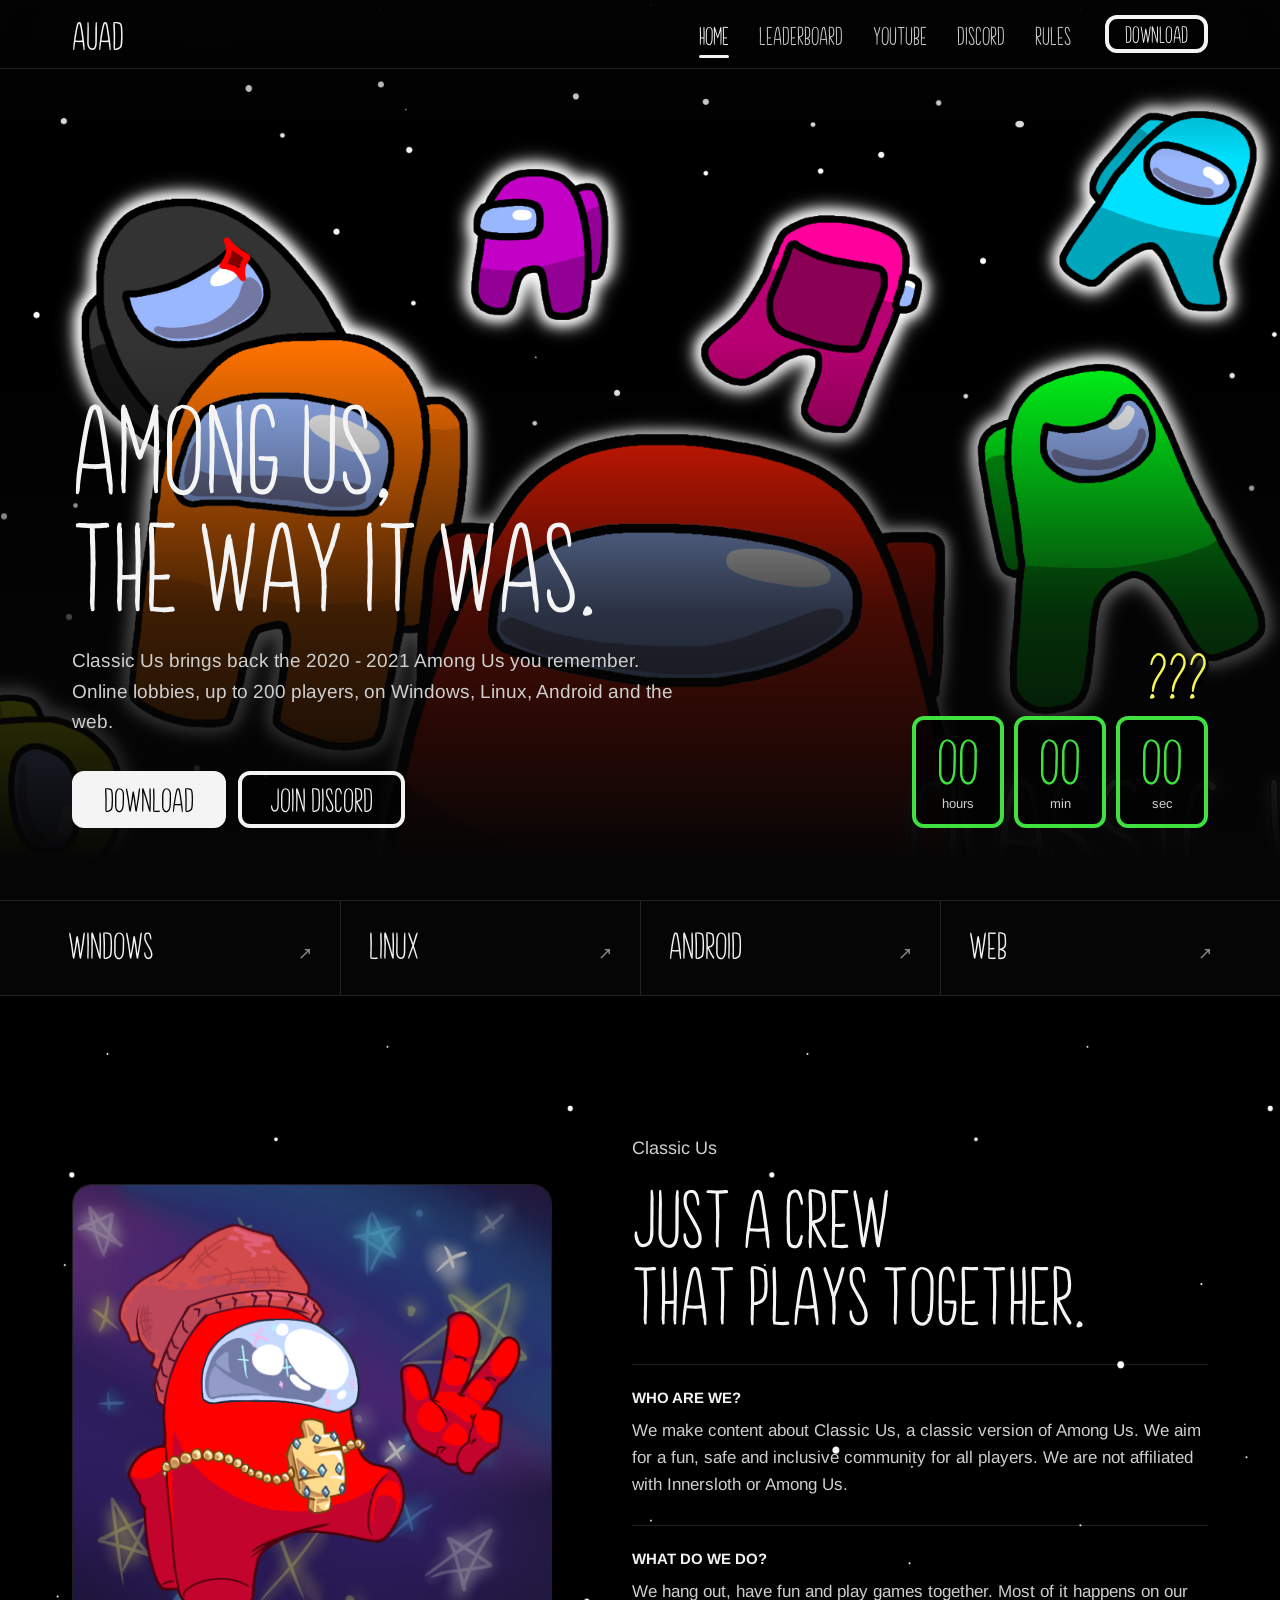
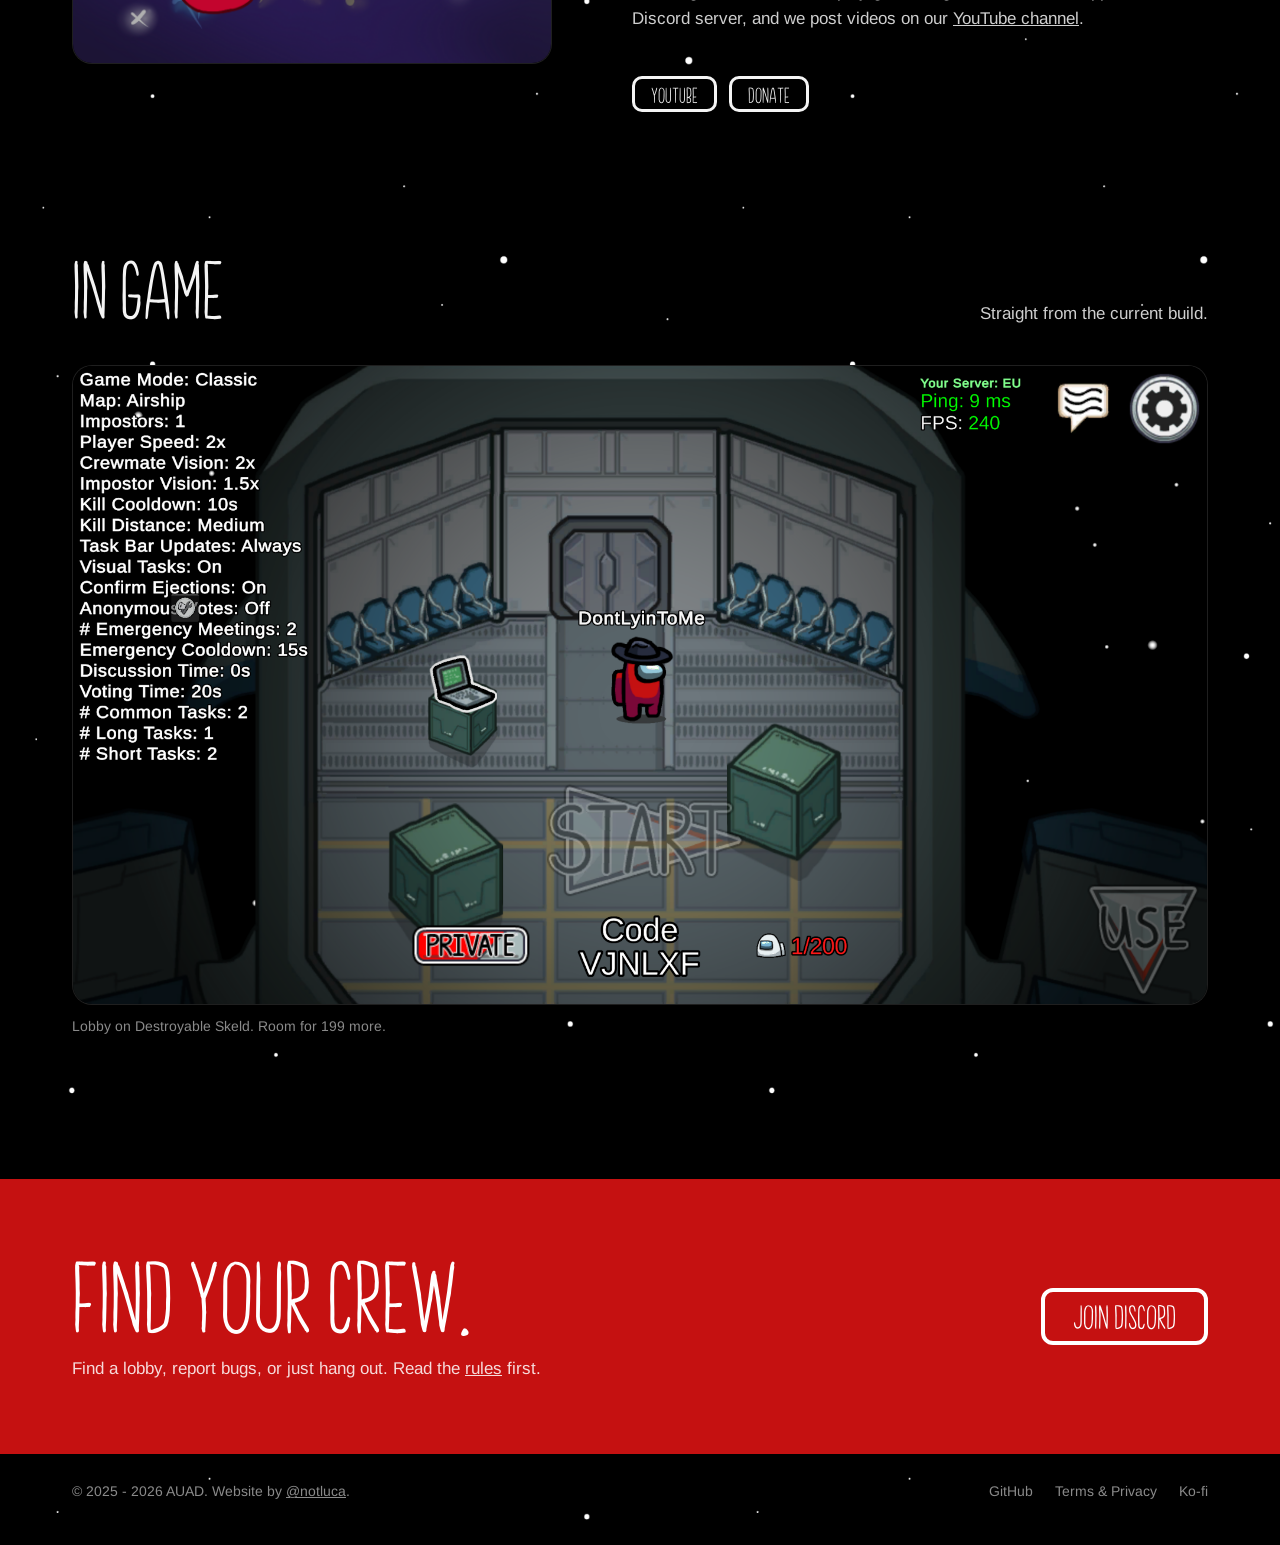
==== index.html @ 30c1ee0b "added source code" ====
<!DOCTYPE html><html lang="en"><head>
    <meta charset="utf-8">
    <meta name="viewport" content="width=device-width, initial-scale=1.0">
    <meta name="description" content="Welcome to the official AUAD Website, here you can find useful information &amp; news regarding Classic Us or our community!">
    <meta name="keywords" content="AUAD, Among Us, Anti Daters, Mod, Classic Us, Dlovan, Pietro420">
    <meta name="theme-color" content="#050505">

    <title>AUAD</title>
    <link rel="canonical" href="https://realauad.com/">

    <meta property="og:title" content="AUAD">
    <meta property="og:type" content="website">
    <meta property="og:locale" content="en_US">
    <meta property="og:url" content="https://realauad.com/">
    <meta property="og:description" content="Welcome to the official AUAD Website, here you can find useful information &amp; news regarding Classic Us or our community!">
    <meta property="og:image" content="images/meta.png">

    <meta name="twitter:card" content="summary">
    <meta name="twitter:site" content="@AmogusAntiDater">
    <meta name="twitter:title" content="AUAD">
    <meta name="twitter:description" content="Welcome to the official AUAD Website, here you can find useful information &amp; news regarding Classic Us or our community!">
    <meta name="twitter:image" content="images/meta.png">

    <link rel="icon" type="image/png" sizes="32x32" href="images/favicon-32x32.png">
    <link rel="icon" type="image/png" sizes="16x16" href="images/favicon-16x16.png">
    <link rel="apple-touch-icon" href="images/apple-touch-icon.png">
    <link rel="manifest" href="site.webmanifest">

    <link rel="preload" href="fonts/Brook.otf" as="font" type="font/otf" crossorigin="">
    <link rel="stylesheet" href="css/site.css">
    <script src="js/app.js" defer=""></script>

    <script async="" src="js/adsbygoogle.js"></script>
</head>

<body>
    <header class="nav">
        <div class="wrap">
            <a href="/" class="logo">AUAD</a>
            <button type="button" class="btn nav-toggle" aria-expanded="false" aria-controls="nav-links">Menu</button>
            <nav class="nav-links" id="nav-links" aria-label="Main">
                <a href="/" aria-current="page">Home</a>
                <a href="/leaderboard">Leaderboard</a>
                <a href="https://www.youtube.com/@RealAUAD">YouTube</a>
                <a href="https://discord.gg/ApDDJKmANg">Discord</a>
                <a href="/rules">Rules</a>
                <a href="https://github.com/DlovanAU/ClassicUs/releases" class="btn">Download</a>
            </nav>
        </div>
    </header>

    <div class="route-progress" aria-hidden="true"></div>

    <main id="app" data-page="home" tabindex="-1">
        <section class="hero">
            <img class="hero-bg" src="images/hero.png" width="1920" height="1080" alt="">
            <div class="wrap hero-inner">
                <div>
                    <h1 class="display">Among Us,<br>the way it was.</h1>
                    <p class="lead">
                        Classic Us brings back the 2020 - 2021 Among Us you remember. Online lobbies,
                        up to 200 players, on Windows, Linux, Android and the web.
                    </p>
                    <div class="btn-row">
                        <a class="btn btn-solid" href="https://github.com/DlovanAU/ClassicUs/releases">Download</a>
                        <a class="btn" href="https://discord.gg/ApDDJKmANg">Join Discord</a>
                    </div>
                </div>

                <div class="countdown" data-countdown="1791046800">
                    <p class="countdown-title">???</p>
                    <div class="countdown-units" role="timer" aria-label="Time left">
                        <div class="countdown-unit" data-days="" hidden=""><b data-unit="days">00</b><span>days</span></div>
                        <div class="countdown-unit"><b data-unit="hours">20</b><span>hours</span></div>
                        <div class="countdown-unit"><b data-unit="minutes">06</b><span>min</span></div>
                        <div class="countdown-unit"><b data-unit="seconds">02</b><span>sec</span></div>
                    </div>
                </div>
            </div>
        </section>

        <nav class="platforms" aria-label="Download by platform">
            <ul class="wrap" style="padding: 0;">
                <li><a href="https://github.com/DlovanAU/ClassicUs/releases"><span class="name">Windows</span><span class="arrow">↗</span></a></li>
                <li><a href="https://github.com/DlovanAU/ClassicUs/releases"><span class="name">Linux</span><span class="arrow">↗</span></a></li>
                <li><a href="https://github.com/DlovanAU/ClassicUs/releases"><span class="name">Android</span><span class="arrow">↗</span></a></li>
                <li><a href="https://github.com/DlovanAU/ClassicUs/releases"><span class="name">Web</span><span class="arrow">↗</span></a></li>
            </ul>
        </nav>

        <section class="section" id="about">
            <div class="wrap split">
                <div class="frame mascot">
                    <img src="images/auaud.png" width="1000" height="1000" loading="lazy" alt="AUAD's red crewmate mascot">
                </div>
                <div>
                    <p class="eyebrow">Classic Us</p>
                    <h2 class="display">Just a crew<br>that plays together.</h2>
                    <div class="qa">
                        <h3>Who are we?</h3>
                        <p>
                            We make content about Classic Us, a classic version of Among Us. We aim for a fun, safe and inclusive community for all players. We are not affiliated with Innersloth or Among Us.
                        </p>
                    </div>
                    <div class="qa">
                        <h3>What do we do?</h3>
                        <p>
                            We hang out, have fun and play games together. Most of it happens on our Discord server,
                            and we post videos on our <a href="https://www.youtube.com/@RealAUAD">YouTube channel</a>.
                        </p>
                    </div>
                    <div class="btn-row" style="margin-top: 18px;">
                        <a class="btn btn-sm" href="https://www.youtube.com/@RealAUAD">YouTube</a>
                        <a class="btn btn-sm" href="https://ko-fi.com/AUAD">Donate</a>
                    </div>
                </div>
            </div>
        </section>

        <section class="section">
            <div class="wrap">
                <div class="gallery-head">
                    <h2 class="display">In game</h2>
                    <p>Straight from the current build.</p>
                </div>
                <div class="frame">
                    <img src="images/gameplay.png" width="2560" height="1440" loading="lazy" alt="A Classic Us lobby on Destroyable Skeld">
                </div>
                <div class="caption">Lobby on Destroyable Skeld. Room for 199 more.</div>
            </div>
        </section>

        <section class="join">
            <div class="wrap">
                <div>
                    <h2 class="display">Find your crew.</h2>
                    <p>Find a lobby, report bugs, or just hang out. Read the <a href="/rules">rules</a> first.</p>
                </div>
                <a class="btn" href="https://discord.gg/ApDDJKmANg">Join Discord</a>
            </div>
        </section>
    </main>

    <footer class="wrap footer">
        <span>© 2025 - 2026 AUAD. Website by <a href="https://github.com/notluca">@notluca</a>.</span>
        <div class="links">
            <a href="https://github.com/DlovanAU/ClassicUs/releases">GitHub</a>
            <a href="/rules">Terms &amp; Privacy</a>
            <a href="https://ko-fi.com/AUAD">Ko-fi</a>
        </div>
    </footer>



</body></html>
---- css/site.css ----
@font-face {
  font-family: 'The Brook';
  src: url(../fonts/Brook.otf) format('opentype');
  font-display: swap;
}

@font-face {
  font-family: 'Liberation Sans';
  src: url(../fonts/LiberationSans-Rg.otf) format('opentype');
  font-display: swap;
}

@font-face {
  font-family: 'Liberation Sans';
  src: url(../fonts/LiberationSans-Bd.otf) format('opentype');
  font-weight: bold;
  font-display: swap;
}

:root {
  --bg: #050505;
  --white: #f4f4f4;
  --text: #cfcfcf;
  --dim: #8a8a8a;
  --hair: rgba(255, 255, 255, .12);
  --hover: #3fe03f;
  --yellow: #f5f557;
  --red: #c51111;
  --wrap: 1200px;
  --gutter: 32px;
}

* { box-sizing: border-box; }

html { background: var(--bg); scroll-behavior: smooth; }

body {
  margin: 0;
  color: var(--white);
  background: var(--bg) url('../images/bg.png') repeat;
  background-size: 700px auto;
  font-family: 'Liberation Sans', Arial, sans-serif;
  font-size: 17px;
  line-height: 1.6;
  -webkit-font-smoothing: antialiased;
}

a { color: inherit; }

img { max-width: 100%; height: auto; display: block; }

.wrap {
  width: 100%;
  max-width: var(--wrap);
  margin: 0 auto;
  padding: 0 var(--gutter);
}

.display {
  font-family: 'The Brook', 'Liberation Sans', sans-serif;
  font-weight: normal;
  line-height: .92;
  margin: 0;
}

.eyebrow {
  font-size: 18px;
  color: var(--yellow);
  margin: 0 0 14px;
}

.nav {
  position: fixed;
  inset: 0 0 auto 0;
  z-index: 10;
  background: rgba(5, 5, 5, .55);
  -webkit-backdrop-filter: blur(14px);
  backdrop-filter: blur(14px);
  border-bottom: 1px solid var(--hair);
  transition: background .2s;
}

.nav.scrolled {
  background: rgba(5, 5, 5, .8);
  -webkit-backdrop-filter: blur(14px);
  backdrop-filter: blur(14px);
  border-color: var(--hair);
}

.nav .wrap {
  display: flex;
  align-items: center;
  justify-content: space-between;
  height: 68px;
}

.logo {
  font-family: 'The Brook', sans-serif;
  font-size: 40px;
  line-height: 1;
  text-decoration: none;
  padding-top: 4px;
}

.nav-links {
  display: flex;
  align-items: center;
  gap: 30px;
}

.nav-links a {
  position: relative;
  font-family: 'The Brook', sans-serif;
  font-size: 26px;
  line-height: 1;
  padding-top: 4px;
  text-decoration: none;
  color: var(--text);
}

.nav-links a:hover,
.nav-links a:focus-visible { color: var(--hover); outline: none; }

.nav-links a[aria-current="page"] { color: var(--white); }
.nav-links a[aria-current="page"]::after {
  content: '';
  position: absolute;
  left: 0;
  right: 0;
  bottom: -9px;
  height: 3px;
  border-radius: 2px;
  background: currentColor;
}

.nav-links .btn {
  margin-left: 4px;
  padding: 4px 16px 2px;
  font-size: 24px;
  color: var(--white);
}
.nav-links .btn:hover { color: var(--hover); }

.nav .nav-toggle {
  display: none;
  padding: 4px 14px 2px;
  font-size: 22px;
  border-width: 3px;
  border-radius: 10px;
}

@media (max-width: 820px) {
  .nav .nav-toggle { display: inline-flex; }

  .nav-links {
    position: absolute;
    top: 100%;
    left: 0;
    right: 0;
    height: calc(100dvh - 100%);
    flex-direction: column;
    align-items: flex-start;
    gap: 6px;
    padding: 28px var(--gutter) 40px;
    background: var(--bg);
    border-top: 1px solid var(--hair);
    overflow-y: auto;
    visibility: hidden;
    opacity: 0;
    transform: translateY(-8px);
    transition: opacity .18s, transform .18s, visibility 0s .18s;
  }

  .menu-open .nav-links {
    visibility: visible;
    opacity: 1;
    transform: none;
    transition: opacity .18s, transform .18s;
  }

  .menu-open { overflow: hidden; }

  .nav-links a { font-size: 54px; padding: 6px 0 2px; }
  .nav-links a[aria-current="page"]::after { display: none; }
  .nav-links a[aria-current="page"] { color: var(--hover); }
  .nav-links .btn { margin: 22px 0 0; font-size: 30px; padding: 6px 22px 4px; }
}

.btn {
  display: inline-flex;
  align-items: center;
  justify-content: center;
  padding: 7px 28px 5px;
  border: 4px solid var(--white);
  border-radius: 12px;
  background: rgba(0, 0, 0, .55);
  color: var(--white);
  font-family: 'The Brook', sans-serif;
  font-size: 34px;
  line-height: 1.1;
  text-transform: uppercase;
  text-decoration: none;
  cursor: pointer;
  transition: transform .08s;
}

.btn:hover,
.btn:focus-visible {
  border-color: var(--hover);
  color: var(--hover);
  outline: none;
}

.btn:active { transform: scale(.96); }

.btn-solid { background: var(--white); color: #000; }
.btn-solid:hover { background: var(--hover); border-color: var(--hover); color: #000; }

.btn-sm {
  font-size: 22px;
  padding: 4px 16px 2px;
  border-width: 3px;
  border-radius: 10px;
}

.btn-row { display: flex; flex-wrap: wrap; gap: 12px; }

.hero {
  position: relative;
  min-height: 100svh;
  display: flex;
  align-items: flex-end;
  overflow: hidden;
}

.hero-bg {
  position: absolute;
  top: 68px;
  left: 0;
  width: 100%;
  height: calc(100% - 68px);
  object-fit: cover;
  object-position: center top;
}

.hero::after {
  content: '';
  position: absolute;
  inset: 0;
  background:
    linear-gradient(to top, var(--bg) 4%, rgba(5,5,5,.75) 32%, rgba(5,5,5,0) 62%),
    linear-gradient(to bottom, rgba(5,5,5,.6), rgba(5,5,5,0) 18%);
}

.hero-inner {
  position: relative;
  z-index: 1;
  width: 100%;
  padding-bottom: 72px;
  display: grid;
  grid-template-columns: 1fr auto;
  align-items: end;
  gap: 40px;
}

.hero h1 { font-size: clamp(64px, 10vw, 148px); }

.hero .lead {
  max-width: 33em;
  font-size: 19px;
  color: var(--text);
  margin: 22px 0 32px;
}

.countdown { text-align: right; }

.countdown-title {
  margin: 0 0 12px;
  font-family: 'The Brook', sans-serif;
  font-size: 64px;
  line-height: 1;
  color: var(--yellow);
  text-shadow: 3px 3px 0 #000;
}

.countdown-units { display: flex; justify-content: flex-end; gap: 10px; }

.countdown-unit {
  min-width: 92px;
  padding: 10px 10px 8px;
  border: 4px solid var(--white);
  border-radius: 12px;
  background: rgba(0, 0, 0, .7);
  text-align: center;
}

.countdown-unit b {
  display: block;
  font-family: 'The Brook', sans-serif;
  font-weight: normal;
  font-size: 64px;
  line-height: .95;
  font-variant-numeric: tabular-nums;
}

.countdown-unit span { display: block; margin-top: 4px; font-size: 13px; color: var(--text); }

.countdown-when { margin: 12px 0 0; font-size: 14px; color: var(--text); text-shadow: 0 1px 2px #000; }

.countdown.is-done .countdown-unit { border-color: var(--hover); }
.countdown.is-done .countdown-unit b { color: var(--hover); }

.lobby {
  font-size: 17px;
  line-height: 1.6;
  text-shadow: 0 1px 2px #000;
  min-width: 230px;
}

.lobby .tag { color: var(--yellow); }
.lobby dl { margin: 0; }
.lobby dt, .lobby dd { display: inline; margin: 0; }
.lobby dt::after { content: ': '; }
.lobby dd::after { content: ''; display: block; }
.lobby .red { color: #ff4040; }

.platforms {
  border-top: 1px solid var(--hair);
  border-bottom: 1px solid var(--hair);
  background: var(--bg);
}

.platforms ul {
  list-style: none;
  margin: 0 auto;
  padding: 0;
  display: grid;
  grid-template-columns: repeat(4, 1fr);
}

.platforms li + li { border-left: 1px solid var(--hair); }

.platforms a {
  display: flex;
  justify-content: space-between;
  align-items: baseline;
  padding: 26px 28px;
  text-decoration: none;
}

.platforms .name {
  font-family: 'The Brook', sans-serif;
  font-size: 38px;
  line-height: 1;
}

.platforms .arrow { color: var(--dim); transition: transform .15s, color .15s; }
.platforms a:hover .name,
.platforms a:hover .arrow { color: var(--hover); }
.platforms a:hover .arrow { transform: translate(3px, -3px); }

.section { padding: 140px 0 0; }

.split {
  display: grid;
  grid-template-columns: 5fr 6fr;
  gap: 80px;
  align-items: center;
}

.section h2 { font-size: clamp(52px, 6.5vw, 92px); margin-bottom: 30px; }

.section p { color: var(--text); margin: 0 0 16px; max-width: 36em; }

.qa { border-top: 1px solid var(--hair); padding: 22px 0 8px; font-family: 'Liberation Sans', sans-serif; }
.qa h3 { font-size: 15px; text-transform: uppercase; margin: 0 0 8px; color: var(--white); }

.frame {
  border-radius: 20px;
  overflow: hidden;
  border: 1px solid var(--hair);
  background: #000;
}

.mascot { aspect-ratio: 1; }
.mascot img { width: 100%; height: 100%; object-fit: cover; }

.gallery-head {
  display: flex;
  justify-content: space-between;
  align-items: end;
  gap: 24px;
  margin-bottom: 36px;
}

.gallery-head h2 { margin: 0; }
.gallery-head p { margin: 0; max-width: 24em; }

.caption { margin-top: 12px; font-size: 14px; color: var(--dim); }

.join {
  margin-top: 140px;
  background: var(--red);
  color: #fff;
}

.join .wrap {
  display: flex;
  align-items: center;
  justify-content: space-between;
  gap: 32px;
  padding-top: 70px;
  padding-bottom: 70px;
}

.join h2 { font-size: clamp(56px, 8vw, 120px); }
.join p { margin: 14px 0 0; color: rgba(255,255,255,.85); }
.join .btn { background: transparent; border-color: #fff; color: #fff; }
.join .btn:hover { background: #fff; color: var(--red); border-color: #fff; }

.footer {
  display: flex;
  justify-content: space-between;
  gap: 16px;
  flex-wrap: wrap;
  padding-top: 28px;
  padding-bottom: 40px;
  font-size: 14px;
  color: var(--dim);
}

.footer a:hover { color: var(--white); }
.footer .links { display: flex; gap: 22px; flex-wrap: wrap; }
.footer .links a { text-decoration: none; }

.page-head {
  padding-top: 150px;
  padding-bottom: 50px;
  border-bottom: 1px solid var(--hair);
}

.page-head h1 { font-size: clamp(64px, 9vw, 130px); }
.page-head .lead { color: var(--text); font-size: 19px; max-width: 40em; margin: 24px 0 0; }

.doc {
  display: grid;
  grid-template-columns: 230px 1fr;
  gap: 80px;
  padding-top: 50px;
  padding-bottom: 60px;
  align-items: start;
}

.doc-nav { position: sticky; top: 100px; font-size: 15px; }
.doc-nav a { display: block; padding: 6px 0; color: var(--dim); text-decoration: none; }
.doc-nav a:hover { color: var(--hover); }

.doc article { max-width: 720px; }
.doc section { border-top: 1px solid var(--hair); padding: 34px 0 20px; scroll-margin-top: 80px; }
.doc section:first-child { border-top: 0; padding-top: 0; }
.doc h2 { font-family: 'The Brook', sans-serif; font-weight: normal; font-size: 50px; line-height: 1; margin: 0 0 14px; }
.doc h3 { font-size: 17px; margin: 24px 0 4px; }
.doc p, .doc li { color: var(--text); }
.doc p { margin: 0 0 12px; }
.doc ul { margin: 0 0 12px; padding-left: 22px; }
.doc code { font-family: Consolas, 'Courier New', monospace; font-size: 15px; color: var(--yellow); }

body:has(> #app) { min-height: 100vh; display: flex; flex-direction: column; }
#app { flex: 1 0 auto; }
#app:focus { outline: none; }
[id] { scroll-margin-top: 84px; }

.route-progress {
  position: fixed;
  top: 0;
  left: 0;
  z-index: 20;
  height: 3px;
  width: 0;
  background: var(--hover);
  opacity: 0;
  pointer-events: none;
}

.route-progress.active {
  opacity: 1;
  width: 85%;
  transition: width 4s cubic-bezier(.1, .7, .2, 1);
}

::view-transition-old(root),
::view-transition-new(root) { animation-duration: .16s; }

.not-found { border-bottom: 0; min-height: 70vh; }

.lb-body { padding-bottom: 60px; }

.lb-head {
    display: flex;
    justify-content: space-between;
    align-items: end;
    gap: 24px;
    flex-wrap: wrap;
}

.lb-stats { display: flex; gap: 36px; margin-top: 26px; font-size: 15px; color: var(--dim); }
.lb-stats b { display: block; font-family: 'The Brook', sans-serif; font-weight: normal; font-size: 40px; line-height: 1; color: var(--white); }
.lb-stats .live b { color: var(--hover); }

.lb-search {
    width: 280px;
    max-width: 100%;
    padding: 12px 16px;
    border: 2px solid var(--hair);
    border-radius: 12px;
    background: rgba(0, 0, 0, .6);
    color: var(--white);
    font: inherit;
    font-size: 15px;
}
.lb-search:focus { outline: none; border-color: var(--hover); }

.podium {
    display: grid;
    grid-template-columns: repeat(3, 1fr);
    gap: 16px;
    margin: 44px 0 16px;
}

.podium-card {
    position: relative;
    padding: 22px 24px 20px;
    border: 4px solid var(--c);
    border-radius: 14px;
    background: #000;
    overflow: hidden;
}

.podium-card .place {
    position: absolute;
    right: 16px;
    top: 4px;
    font-family: 'The Brook', sans-serif;
    font-size: 120px;
    line-height: 1;
    color: var(--c);
    opacity: .9;
}

.podium-card .who { position: relative; font-size: 22px; font-weight: bold; padding-right: 70px; word-break: break-word; }
.podium-card .from { position: relative; font-size: 14px; color: var(--dim); min-height: 1.6em; }
.podium-card .score { position: relative; font-family: 'The Brook', sans-serif; font-size: 52px; line-height: 1; margin-top: 22px; }
.podium-card .score small { font-family: 'Liberation Sans', sans-serif; font-size: 13px; color: var(--dim); margin-left: 4px; }
.podium-card .line { position: relative; display: flex; gap: 18px; margin-top: 10px; font-size: 14px; color: var(--text); }

.gold   { --c: #f5c542; }
.silver { --c: #c9d1d9; }
.bronze { --c: #cd7f32; }

.lb-table {
    width: 100%;
    border-collapse: collapse;
    font-variant-numeric: tabular-nums;
}

.lb-table th {
    text-align: right;
    font-size: 14px;
    font-weight: normal;
    color: var(--dim);
    padding: 14px 12px;
    border-bottom: 1px solid var(--hair);
}

.lb-table td {
    text-align: right;
    padding: 13px 12px;
    border-bottom: 1px solid var(--hair);
    color: var(--text);
    background: rgba(5, 5, 5, .7);
}

.lb-table th:nth-child(-n+2),
.lb-table td:nth-child(-n+2) { text-align: left; }

.lb-table tr:hover td { background: rgba(255, 255, 255, .05); }

.lb-table .rank {
    width: 64px;
    font-family: 'The Brook', sans-serif;
    font-size: 28px;
    line-height: 1;
    color: var(--white);
}

.lb-table .name { color: var(--white); font-weight: bold; word-break: break-word; }
.lb-table .country { display: block; font-weight: normal; font-size: 13px; color: var(--dim); }
.lb-table .score { color: var(--white); font-weight: bold; }

.on { color: var(--hover); }
.country .on:not(:first-child)::before,
.from .on:not(:first-child)::before { content: "\00b7"; margin: 0 6px; display: inline-block; color: var(--dim); }

[hidden] { display: none !important; }

.lb-empty, .lb-none { padding: 60px 0; text-align: center; color: var(--dim); }
.lb-none { display: none; }

.lb-foot { margin-top: 18px; font-size: 14px; color: var(--dim); }

@media (max-width: 860px) {
    .podium { grid-template-columns: 1fr; }
    .lb-table .hide-md { display: none; }
}

@media (max-width: 560px) {
    .lb-table .hide-sm { display: none; }
    .lb-table td, .lb-table th { padding: 12px 6px; }
    .lb-table .rank { width: 44px; font-size: 24px; }
    .lb-stats { gap: 24px; }
    .lb-search { width: 100%; }
}

@media (max-width: 960px) {
  .hero-inner { grid-template-columns: 1fr; }
  .lobby { display: none; }
  .countdown { text-align: left; }
  .countdown-units { justify-content: flex-start; }
  .platforms ul { grid-template-columns: repeat(2, 1fr); }
  .platforms li:nth-child(3) { border-left: 0; }
  .platforms li:nth-child(n+3) { border-top: 1px solid var(--hair); }
  .split, .doc { grid-template-columns: 1fr; gap: 48px; }
  .mascot { max-width: 420px; }
  .gallery-head { flex-direction: column; align-items: start; }
  .join .wrap { flex-direction: column; align-items: start; }
  .doc-nav { display: none; }
}

@media (max-width: 560px) {
  :root { --gutter: 16px; }
  body { font-size: 16px; }
  .logo { font-size: 34px; }
  .hero { min-height: 92svh; }
  .hero-inner { padding-bottom: 44px; }
  .hero .lead { font-size: 17px; }
  .countdown-title { font-size: 48px; }
  .countdown-units { gap: 8px; }
  .countdown-unit { flex: 1; min-width: 0; padding: 8px 4px 6px; border-width: 3px; }
  .countdown-unit b { font-size: 46px; }
  .btn { font-size: 28px; padding: 6px 20px 4px; }
  .btn-row .btn { flex: 1 1 auto; }
  .platforms a { padding: 20px 16px; }
  .platforms .name { font-size: 30px; }
  .section { padding-top: 96px; }
  .join { margin-top: 96px; }
  .join .wrap { padding-top: 52px; padding-bottom: 52px; }
  .page-head { padding-top: 120px; }
}

@media (prefers-reduced-motion: reduce) {
  html { scroll-behavior: auto; }
  * { transition: none !important; }
}
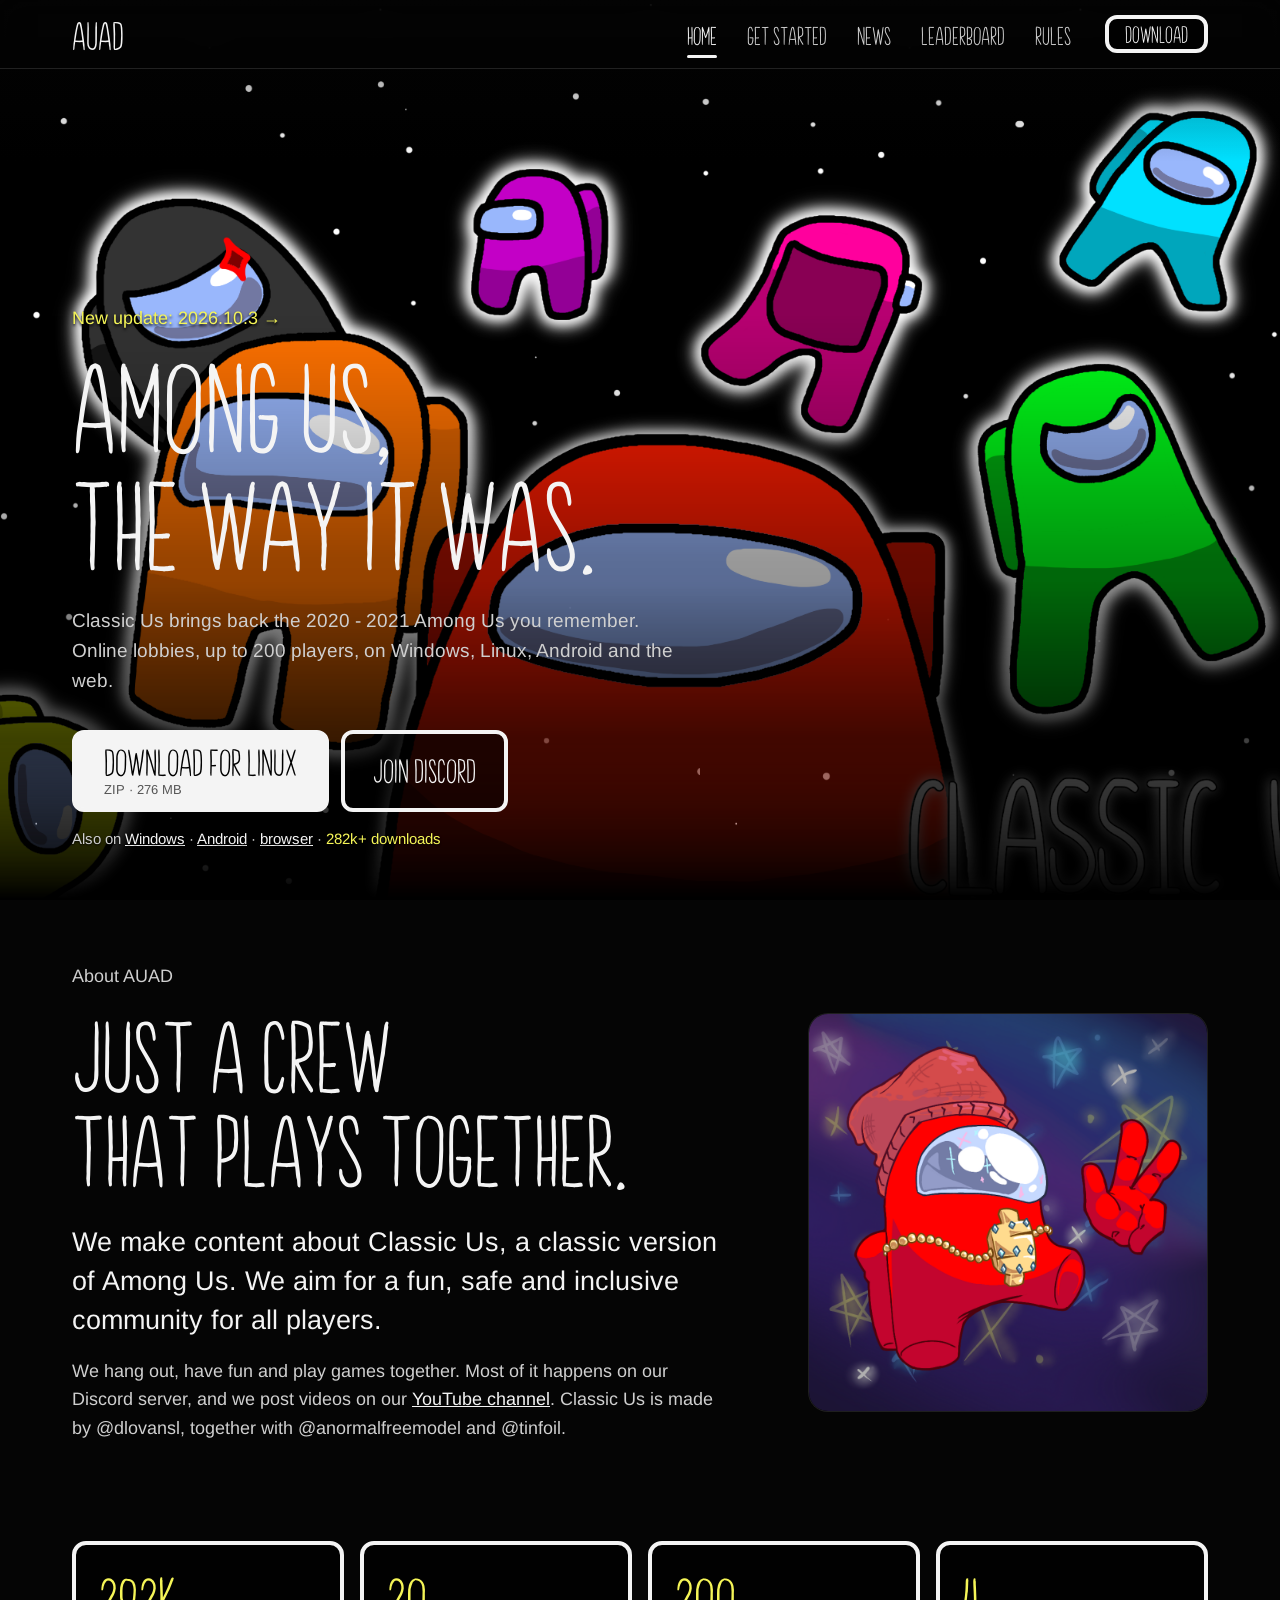
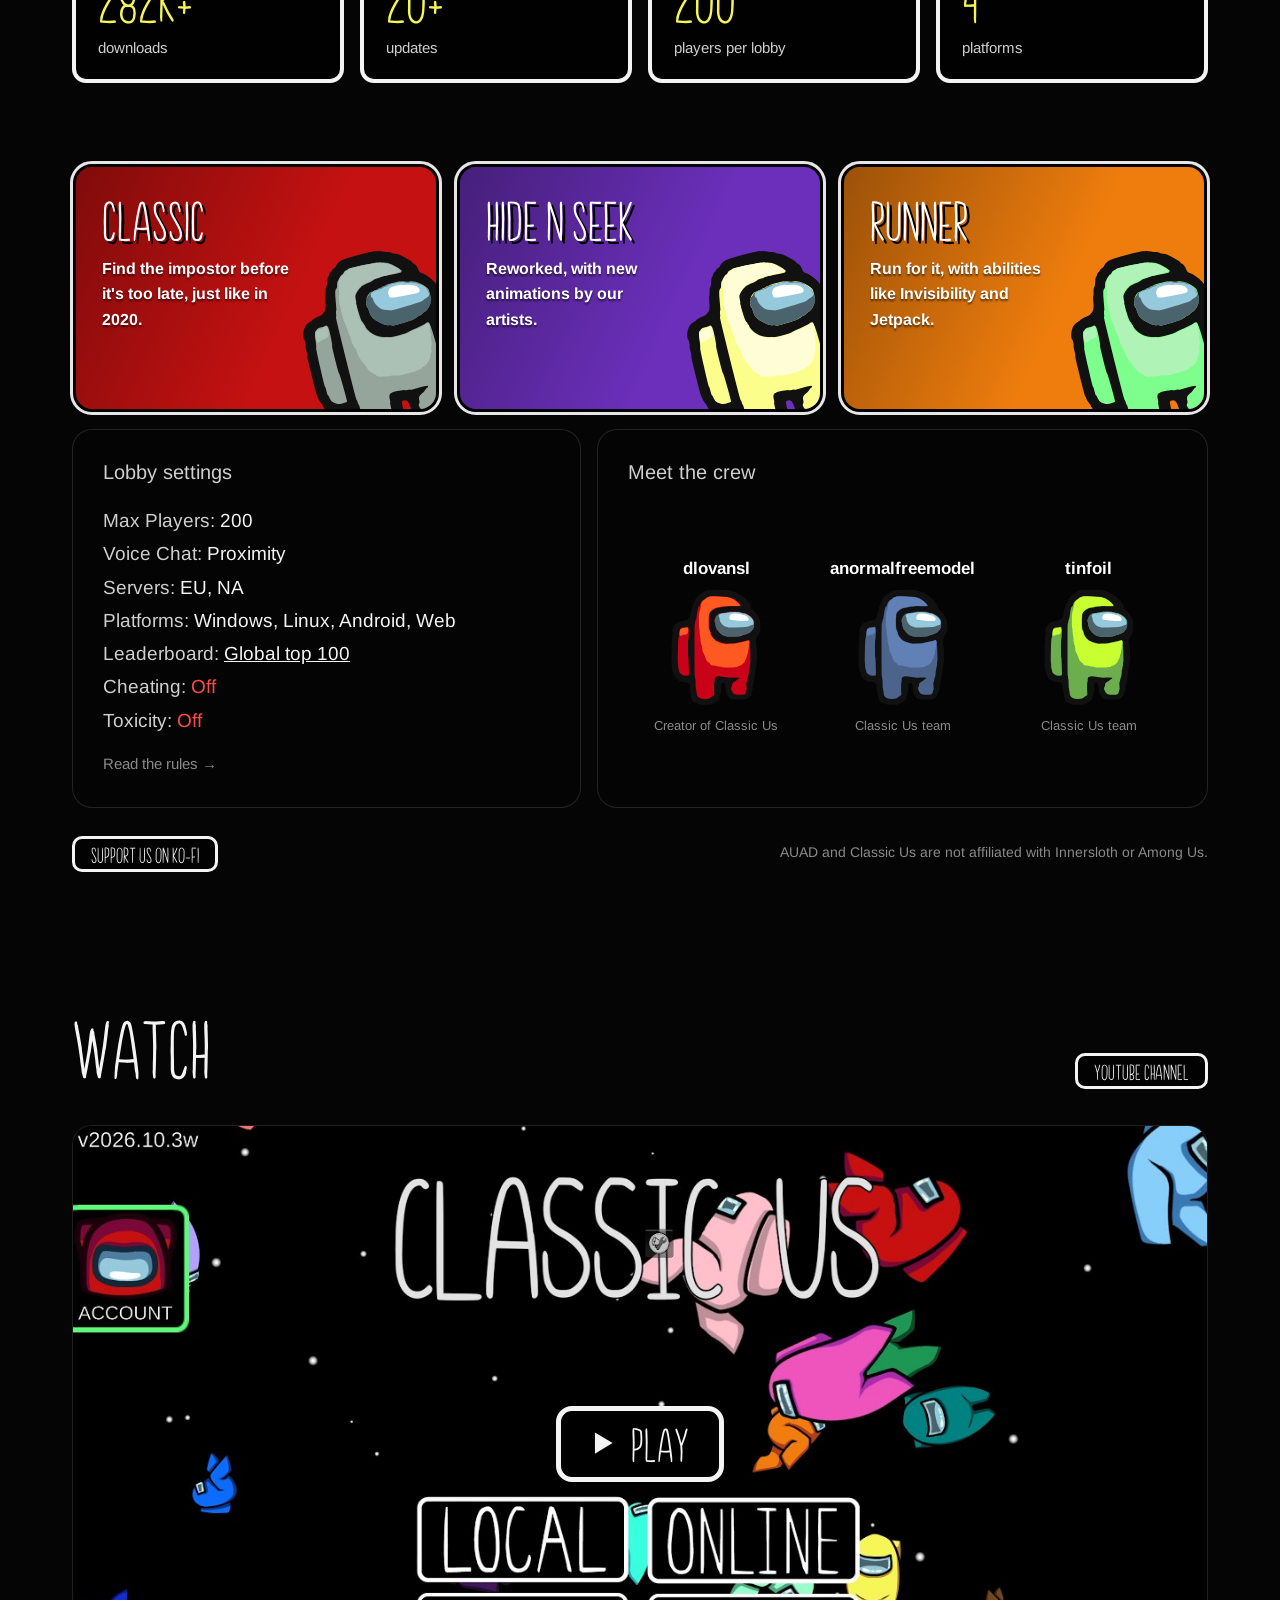
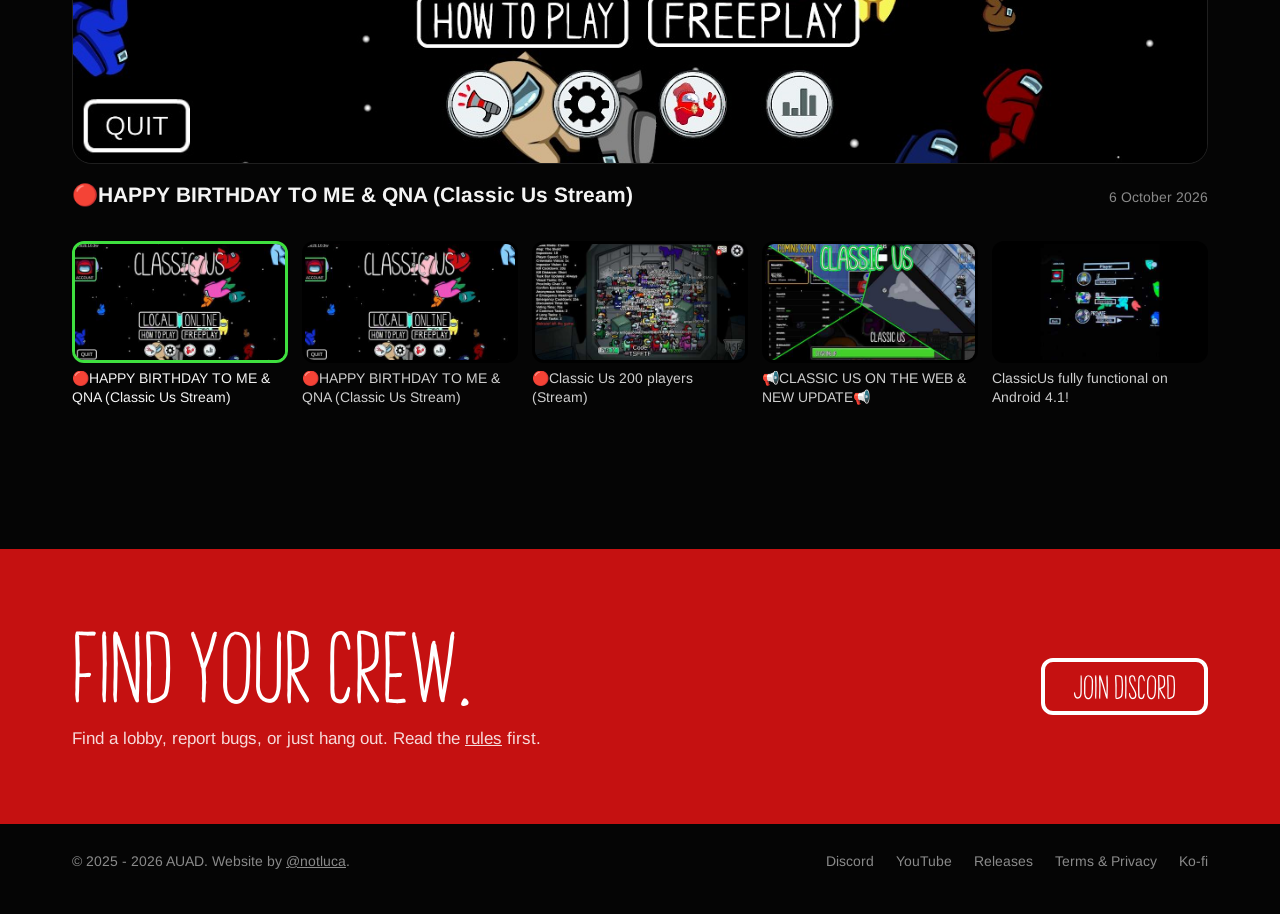
==== commit fe3765e3: "update source to latest version" ====
--- a/index.html
+++ b/index.html
@@ -1,24 +1,25 @@
 <!DOCTYPE html><html lang="en"><head>
     <meta charset="utf-8">
     <meta name="viewport" content="width=device-width, initial-scale=1.0">
-    <meta name="description" content="Welcome to the official AUAD Website, here you can find useful information &amp; news regarding Classic Us or our community!">
-    <meta name="keywords" content="AUAD, Among Us, Anti Daters, Mod, Classic Us, Dlovan, Pietro420">
+    <meta name="description" content="Play Classic Us, the 2020 - 2021 Among Us you remember: online lobbies with up to 200 players on Windows, Linux, Android and Web browser. Downloads, news, leaderboard and the AUAD community.">
+    <meta name="keywords" content="AUAD, Among Us, Anti Daters, Mod, Classic Us, Dlovan">
     <meta name="theme-color" content="#050505">
 
-    <title>AUAD</title>
+    <title>Classic Us by AUAD | The classic Among Us, online</title>
     <link rel="canonical" href="https://realauad.com/">
 
-    <meta property="og:title" content="AUAD">
+    <meta property="og:title" content="Classic Us by AUAD | The classic Among Us, online">
     <meta property="og:type" content="website">
+    <meta property="og:site_name" content="AUAD">
     <meta property="og:locale" content="en_US">
     <meta property="og:url" content="https://realauad.com/">
-    <meta property="og:description" content="Welcome to the official AUAD Website, here you can find useful information &amp; news regarding Classic Us or our community!">
+    <meta property="og:description" content="Play Classic Us, the 2020 - 2021 Among Us you remember: online lobbies with up to 200 players on Windows, Linux, Android and Web browser. Downloads, news, leaderboard and the AUAD community.">
     <meta property="og:image" content="images/meta.png">
 
-    <meta name="twitter:card" content="summary">
+    <meta name="twitter:card" content="summary_large_image">
     <meta name="twitter:site" content="@AmogusAntiDater">
-    <meta name="twitter:title" content="AUAD">
-    <meta name="twitter:description" content="Welcome to the official AUAD Website, here you can find useful information &amp; news regarding Classic Us or our community!">
+    <meta name="twitter:title" content="Classic Us by AUAD | The classic Among Us, online">
+    <meta name="twitter:description" content="Play Classic Us, the 2020 - 2021 Among Us you remember: online lobbies with up to 200 players on Windows, Linux, Android and Web browser. Downloads, news, leaderboard and the AUAD community.">
     <meta name="twitter:image" content="images/meta.png">
 
     <link rel="icon" type="image/png" sizes="32x32" href="images/favicon-32x32.png">
@@ -26,25 +27,26 @@
     <link rel="apple-touch-icon" href="images/apple-touch-icon.png">
     <link rel="manifest" href="site.webmanifest">
 
+        <script type="application/ld+json">{"@context":"https://schema.org","@graph":[{"@type":"Organization","@id":"https://realauad.com/#org","name":"AUAD","alternateName":"Among Us Anti Daters","url":"https://realauad.com/","logo":"https://realauad.com/android-chrome-512x512.png","sameAs":["https://www.youtube.com/@RealAUAD","https://discord.gg/ApDDJKmANg","https://github.com/DlovanSl/ClassicUs","https://x.com/AmogusAntiDater"]},{"@type":"WebSite","@id":"https://realauad.com/#site","name":"AUAD","url":"https://realauad.com/","publisher":{"@id":"https://realauad.com/#org"}},{"@type":"VideoGame","name":"Classic Us","url":"https://realauad.com/","description":"A classic version of Among Us with online lobbies of up to 200 players.","genre":["Social deduction","Party"],"gamePlatform":["Windows","Linux","Android","Web browser"],"operatingSystem":"Windows, Linux, Android, Web browser","applicationCategory":"Game","playMode":"MultiPlayer","image":"https://realauad.com/assets/png/meta.png","publisher":{"@id":"https://realauad.com/#org"},"author":{"@id":"https://realauad.com/#org"},"softwareVersion":"2026.10.3","downloadUrl":"https://realauad.com/releases"}]}</script>
+
     <link rel="preload" href="fonts/Brook.otf" as="font" type="font/otf" crossorigin="">
     <link rel="stylesheet" href="css/site.css">
     <script src="js/app.js" defer=""></script>
-
-    <script async="" src="js/adsbygoogle.js"></script>
+    <script src="js/fx.js" defer=""></script>
 </head>
 
 <body>
-    <header class="nav">
+    <svg width="0" height="0" style="position:absolute" aria-hidden="true"><symbol id="crew" viewBox="0 0 169 218"><path fill="#111" fill-rule="evenodd" d="M65 5Q69 3 88 3Q107 3 107 3.5Q107 4 109 4Q111 4 115 6Q119 8 120.5 8Q122 8 123.5 9.5Q125 11 128 12Q131 13 137.5 19Q144 25 144 26Q144 27 145 27.5Q146 28 147 30Q148 32 148.5 35.5Q149 39 150.5 39.5Q152 40 156 44Q160 48 163 54Q166 60 166 69.5Q166 79 165.5 79Q165 79 164 82.5Q163 86 160.5 88.5Q158 91 158 98Q158 105 158.5 105Q159 105 159 107.5Q159 110 159.5 110Q160 110 160 122.5Q160 135 159.5 135Q159 135 159 138.5Q159 142 158.5 142Q158 142 157.5 148Q157 154 156.5 154Q156 154 156 157Q156 160 155.5 160Q155 160 155 164.5Q155 169 154.5 169Q154 169 153.5 173.5Q153 178 152.5 178Q152 178 152 182Q152 186 151.5 186Q151 186 150 191Q149 196 145.5 200Q142 204 140.5 204Q139 204 139 204.5Q139 205 125.5 205Q112 205 109.5 202.5Q107 200 107 199Q107 198 106 197.5Q105 197 104 195Q103 193 102.5 184Q102 175 98.5 174.5Q95 174 94.5 175.5Q94 177 94 185Q94 193 92.5 196Q91 199 91 201Q91 203 89 205.5Q87 208 86 208Q85 208 84 209.5Q83 211 79.5 212Q76 213 75 214Q74 215 63.5 214.5Q53 214 51 212.5Q49 211 46 210.5Q43 210 41 207Q39 204 38 195Q37 186 36.5 186Q36 186 36 179.5Q36 173 27 172.5Q18 172 17 170.5Q16 169 13.5 168Q11 167 10.5 165.5Q10 164 9 163.5Q8 163 8 161.5Q8 160 7.5 160Q7 160 7 158.5Q7 157 5.5 154Q4 151 4 149Q4 147 3.5 147Q3 147 3 123.5Q3 100 3.5 100Q4 100 4 94Q4 88 4.5 88Q5 88 5 84Q5 80 4.5 80Q4 80 4.5 77Q5 74 6.5 71Q8 68 10 66Q12 64 15.5 63Q19 62 19 61.5Q19 61 27.5 59.5Q36 58 37.5 48.5Q39 39 39.5 39Q40 39 41 34.5Q42 30 43 29.5Q44 29 45.5 24Q47 19 48 18.5Q49 18 50 16Q51 14 52 14Q53 14 53.5 13Q54 12 56.5 11Q59 10 60 8.5Q61 7 65 5Z"></path><path fill="var(--crew-shade)" fill-rule="evenodd" d="M72 15.5Q72 15 90 15.5Q108 16 109 17Q110 18 111.5 18Q113 18 117 20Q121 22 125.5 26.5Q130 31 130 32Q130 33 129 33.5Q128 34 116.5 33.5Q105 33 105 33.5Q105 34 101 34Q97 34 95.5 35Q94 36 88.5 36.5Q83 37 78.5 40.5Q74 44 73 46Q72 48 72 51.5Q72 55 71.5 55Q71 55 71.5 65.5Q72 76 73 77Q74 78 74 79.5Q74 81 74.5 81Q75 81 75 82.5Q75 84 76.5 87Q78 90 81 93Q84 96 88 98Q92 100 95.5 100.5Q99 101 99 101.5Q99 102 108.5 102Q118 102 118 101.5Q118 101 129.5 99Q141 97 142 96Q143 95 145 95.5Q147 96 147.5 116Q148 136 147.5 136Q147 136 147 140Q147 144 146.5 144Q146 144 146 146.5Q146 149 145.5 149Q145 149 144.5 156Q144 163 143.5 163Q143 163 142 168Q141 173 140.5 173Q140 173 140.5 180Q141 187 140.5 187Q140 187 139.5 190Q139 193 137.5 194.5Q136 196 132.5 196Q129 196 123 196Q117 196 114.5 191Q112 186 112 184.5Q112 183 113 182Q114 181 114 177.5Q114 174 117.5 172.5Q121 171 123 169Q125 167 126 167Q127 167 127.5 165.5Q128 164 117.5 164.5Q107 165 107 164.5Q107 164 104 164Q101 164 101 163.5Q101 163 94 162.5Q87 162 87 162.5Q87 163 85.5 163Q84 163 83 164.5Q82 166 82 169.5Q82 173 81.5 173Q81 173 81 183Q81 193 81.5 194Q82 195 80.5 197Q79 199 78 199Q77 199 76.5 200Q76 201 73 202.5Q70 204 64 204Q58 204 53.5 201.5Q49 199 49 194Q49 189 48.5 189Q48 189 48 186.5Q48 184 47.5 184Q47 184 47 175.5Q47 167 46.5 167Q46 167 46 164Q46 161 45.5 161Q45 161 45 113Q45 65 45.5 65Q46 65 46.5 61.5Q47 58 47.5 58Q48 58 49.5 48Q51 38 52 36Q53 34 54 33.5Q55 33 55.5 30Q56 27 59.5 23.5Q63 20 64 20Q65 20 66 18.5Q67 17 69.5 16.5Q72 16 72 15.5ZM109 43.5Q109 43 118 43Q127 43 130 44.5Q133 46 135.5 46Q138 46 142 48Q146 50 149.5 53.5Q153 57 154 59Q155 61 154.5 68Q154 75 150 79Q146 83 144.5 83Q143 83 141 84.5Q139 86 137 86Q135 86 135 86.5Q135 87 131 88Q127 89 116 89.5Q105 90 104 89Q103 88 100.5 88Q98 88 91 82Q84 76 83.5 69.5Q83 63 82.5 63Q82 63 82 60Q82 57 83 56Q84 55 84 53.5Q84 52 86.5 49.5Q89 47 91.5 47Q94 47 94 46.5Q94 46 96.5 46Q99 46 99 45.5Q99 45 101.5 45Q104 45 104 44.5Q104 44 106.5 44Q109 44 109 43.5ZM31 71.5Q31 71 33 71.5Q35 72 34.5 83.5Q34 95 33.5 95Q33 95 33 111Q33 127 33.5 127Q34 127 34.5 143.5Q35 160 34.5 160.5Q34 161 29 161Q24 161 23 160Q22 159 19.5 157.5Q17 156 16.5 152Q16 148 15.5 148Q15 148 15 143Q15 138 14.5 138Q14 138 14.5 115.5Q15 93 15.5 93Q16 93 17 84Q18 75 19.5 74.5Q21 74 21.5 73Q22 72 26.5 72Q31 72 31 71.5Z"></path><path fill="var(--crew-body)" fill-rule="evenodd" d="M72 16Q73 15 89 15.5Q105 16 105 16.5Q105 17 108 17.5Q111 18 116 20.5Q121 23 125 27Q129 31 129 32Q129 33 113 33Q97 33 95.5 34Q94 35 88.5 35.5Q83 36 78.5 39.5Q74 43 72.5 46Q71 49 71 62Q71 75 71.5 75Q72 75 72 76.5Q72 78 73 79Q74 80 74 82Q74 84 75.5 87Q77 90 80.5 93.5Q84 97 87 98.5Q90 100 93 100.5Q96 101 96 101.5Q96 102 98 102Q100 102 100 102.5Q100 103 111 102.5Q122 102 122 101.5Q122 101 129.5 100Q137 99 140 97.5Q143 96 144.5 96.5Q146 97 146 99.5Q146 102 145.5 102Q145 102 145 106.5Q145 111 144.5 111Q144 111 143.5 116Q143 121 142 122.5Q141 124 141 126.5Q141 129 140 129.5Q139 130 138 133.5Q137 137 133 140Q129 143 127.5 143Q126 143 125 144Q124 145 121.5 145Q119 145 119 145.5Q119 146 107.5 146Q96 146 95 145Q94 144 89.5 144Q85 144 85 143.5Q85 143 80 142.5Q75 142 74 140Q73 138 70 136Q67 134 65.5 129Q64 124 61.5 119.5Q59 115 59 110Q59 105 58 104.5Q57 104 57 101.5Q57 99 56.5 99Q56 99 56 94Q56 89 55.5 89Q55 89 54.5 81Q54 73 53.5 73Q53 73 53 60Q53 47 53.5 47Q54 47 54 45Q54 43 55 41.5Q56 40 56.5 33.5Q57 27 60 24Q63 21 64 21Q65 21 66.5 19Q68 17 69.5 17Q71 17 72 16ZM30 72.5Q30 72 32 72.5Q34 73 33.5 79Q33 85 28.5 85.5Q24 86 22.5 87Q21 88 19 87.5Q17 87 17.5 82.5Q18 78 19 76Q20 74 25 73.5Q30 73 30 72.5Z"></path><path fill="var(--crew-visor-dark, #4a636c)" fill-rule="evenodd" d="M109.5 44Q110 43 111 43.5Q112 44 118.5 44Q125 44 125.5 43.5Q126 43 130 45Q134 47 135.5 46.5Q137 46 142 48.5Q147 51 147 52Q147 53 150.5 56.5Q154 60 154 63.5Q154 67 154.5 67Q155 67 154.5 71Q154 75 150 79Q146 83 144.5 83Q143 83 141 84.5Q139 86 137 86Q135 86 132 87.5Q129 89 127 89Q125 89 115 89.5Q105 90 104 89Q103 88 100.5 88Q98 88 91 82Q84 76 83.5 69.5Q83 63 82.5 63Q82 63 82 60Q82 57 83 56Q84 55 84 53.5Q84 52 86 51Q88 50 88.5 48.5Q89 47 91 47.5Q93 48 93.5 47Q94 46 96.5 46Q99 46 99 45.5Q99 45 101.5 45.5Q104 46 104.5 45Q105 44 107 44.5Q109 45 109.5 44Z"></path><path fill="var(--crew-visor, #95c9db)" fill-rule="evenodd" d="M110 44.5Q110 44 118.5 44Q127 44 130 45.5Q133 47 135.5 47Q138 47 142 49Q146 51 149.5 54.5Q153 58 153.5 62Q154 66 153 67Q152 68 149.5 68.5Q147 69 146 70Q145 71 138.5 71.5Q132 72 119.5 72.5Q107 73 107 72.5Q107 72 103 71Q99 70 96.5 67.5Q94 65 92.5 62Q91 59 91 56.5Q91 54 90.5 54Q90 54 89.5 51.5Q89 49 91 48Q93 47 99 46.5Q105 46 105 45.5Q105 45 107.5 45Q110 45 110 44.5Z"></path><path fill="#fff" fill-rule="evenodd" d="M111 49Q113 47 119.5 47Q126 47 126 47.5Q126 48 132.5 49Q139 50 142 53Q145 56 144.5 58Q144 60 142.5 60.5Q141 61 126 60Q111 59 110 58Q109 57 109 54Q109 51 111 49Z"></path></symbol></svg>    <header class="nav">
         <div class="wrap">
             <a href="/" class="logo">AUAD</a>
             <button type="button" class="btn nav-toggle" aria-expanded="false" aria-controls="nav-links">Menu</button>
             <nav class="nav-links" id="nav-links" aria-label="Main">
                 <a href="/" aria-current="page">Home</a>
+                <a href="/get-started">Get started</a>
+                <a href="/news">News</a>
                 <a href="/leaderboard">Leaderboard</a>
-                <a href="https://www.youtube.com/@RealAUAD">YouTube</a>
-                <a href="https://discord.gg/ApDDJKmANg">Discord</a>
                 <a href="/rules">Rules</a>
-                <a href="https://github.com/DlovanAU/ClassicUs/releases" class="btn">Download</a>
+                <a href="/releases" class="btn">Download</a>
             </nav>
         </div>
     </header>
@@ -56,80 +58,176 @@
             <img class="hero-bg" src="images/hero.png" width="1920" height="1080" alt="">
             <div class="wrap hero-inner">
                 <div>
-                    <h1 class="display">Among Us,<br>the way it was.</h1>
+                                            <a class="hero-badge" href="/releases">New update: 2026.10.3 →</a>
+                                        <h1 class="display">Among Us,<br>the way it was.</h1>
                     <p class="lead">
                         Classic Us brings back the 2020 - 2021 Among Us you remember. Online lobbies,
                         up to 200 players, on Windows, Linux, Android and the web.
                     </p>
-                    <div class="btn-row">
-                        <a class="btn btn-solid" href="https://github.com/DlovanAU/ClassicUs/releases">Download</a>
-                        <a class="btn" href="https://discord.gg/ApDDJKmANg">Join Discord</a>
-                    </div>
-                </div>
-
-                <div class="countdown" data-countdown="1791046800">
-                    <p class="countdown-title">???</p>
-                    <div class="countdown-units" role="timer" aria-label="Time left">
-                        <div class="countdown-unit" data-days="" hidden=""><b data-unit="days">00</b><span>days</span></div>
-                        <div class="countdown-unit"><b data-unit="hours">20</b><span>hours</span></div>
-                        <div class="countdown-unit"><b data-unit="minutes">06</b><span>min</span></div>
-                        <div class="countdown-unit"><b data-unit="seconds">02</b><span>sec</span></div>
-                    </div>
-                </div>
-            </div>
-        </section>
-
-        <nav class="platforms" aria-label="Download by platform">
-            <ul class="wrap" style="padding: 0;">
-                <li><a href="https://github.com/DlovanAU/ClassicUs/releases"><span class="name">Windows</span><span class="arrow">↗</span></a></li>
-                <li><a href="https://github.com/DlovanAU/ClassicUs/releases"><span class="name">Linux</span><span class="arrow">↗</span></a></li>
-                <li><a href="https://github.com/DlovanAU/ClassicUs/releases"><span class="name">Android</span><span class="arrow">↗</span></a></li>
-                <li><a href="https://github.com/DlovanAU/ClassicUs/releases"><span class="name">Web</span><span class="arrow">↗</span></a></li>
-            </ul>
-        </nav>
-
-        <section class="section" id="about">
-            <div class="wrap split">
-                <div class="frame mascot">
-                    <img src="images/auaud.png" width="1000" height="1000" loading="lazy" alt="AUAD's red crewmate mascot">
-                </div>
-                <div>
-                    <p class="eyebrow">Classic Us</p>
-                    <h2 class="display">Just a crew<br>that plays together.</h2>
-                    <div class="qa">
-                        <h3>Who are we?</h3>
-                        <p>
-                            We make content about Classic Us, a classic version of Among Us. We aim for a fun, safe and inclusive community for all players. We are not affiliated with Innersloth or Among Us.
+                                                                <div class="hero-download" data-downloads="">
+                            <div class="btn-row">
+                                <a class="btn btn-solid btn-big" href="https://github.com/DlovanSl/ClassicUs/releases/download/2026.10.3/Classic.Us.2026.10.3.Windows.zip" download="" data-primary="" data-platform="Windows" data-meta="ZIP · 277 MB">
+                                    <span class="btn-big-label">Download for <span data-name="">Windows</span></span>
+                                    <span class="btn-big-meta" data-meta-out="">ZIP · 277 MB</span>
+                                </a>
+                                <a class="btn" href="https://discord.gg/ApDDJKmANg">Join Discord</a>
+                            </div>
+                            <p class="hero-alt">
+                                Also on
+                                                                                                            <a href="https://github.com/DlovanSl/ClassicUs/releases/download/2026.10.3/Classic.Us.2026.10.3.Linux.zip" download="" data-platform="Linux" data-meta="ZIP · 276 MB">Linux</a> ·
+                                                                                                                                                <a href="https://github.com/DlovanSl/ClassicUs/releases/download/2026.10.3/Classic.Us.2026.10.3.Android.apk" download="" data-platform="Android" data-meta="APK · 310 MB">Android</a> ·
+                                                                                                    <a href="/play/">browser</a> ·                                <span class="hero-alt-count">282k+ downloads</span>
+                            </p>
+                        </div>
+                                    </div>
+
+                            </div>
+        </section>
+
+        <section class="section about" id="about">
+            <div class="wrap">
+                <div class="about-intro">
+                    <div>
+                        <p class="eyebrow">About AUAD</p>
+                        <h2 class="display">Just a crew<br>that plays together.</h2>
+                        <p class="about-lead">
+                            We make content about Classic Us, a classic version of Among Us. We aim for a fun, safe and inclusive community for all players.
                         </p>
-                    </div>
-                    <div class="qa">
-                        <h3>What do we do?</h3>
-                        <p>
+                        <p class="about-text">
                             We hang out, have fun and play games together. Most of it happens on our Discord server,
                             and we post videos on our <a href="https://www.youtube.com/@RealAUAD">YouTube channel</a>.
+                            Classic Us is made by @dlovansl, together with @anormalfreemodel and @tinfoil.
                         </p>
                     </div>
-                    <div class="btn-row" style="margin-top: 18px;">
-                        <a class="btn btn-sm" href="https://www.youtube.com/@RealAUAD">YouTube</a>
-                        <a class="btn btn-sm" href="https://ko-fi.com/AUAD">Donate</a>
-                    </div>
+                    <div class="about-mascot">
+                        <div class="frame mascot">
+                            <img src="images/auaud.png" width="1000" height="1000" loading="lazy" alt="AUAD's red crewmate mascot">
+                        </div>
+                    </div>
+                </div>
+
+                <div class="about-stats">
+                                            <div class="stat"><b>282k+</b><span>downloads</span></div>
+                        <div class="stat"><b>20+</b><span>updates</span></div>
+                                        <div class="stat"><b>200</b><span>players per lobby</span></div>
+                    <div class="stat"><b>4</b><span>platforms</span></div>
+                </div>
+
+                <div class="modes">
+                    <div class="mode" style="--tile:#c51111">
+                        <h3 class="display">Classic</h3>
+                        <p>Find the impostor before it's too late, just like in 2020.</p>
+                        <span class="mode-crew"><svg viewBox="0 0 169 218" aria-hidden="true" style="--crew-body:#abc1b5;--crew-shade:#96a59b"><use href="#crew"></use></svg></span>
+                    </div>
+                    <div class="mode" style="--tile:#6b2fbb">
+                        <h3 class="display">Hide N Seek</h3>
+                        <p>Reworked, with new animations by our artists.</p>
+                        <span class="mode-crew"><svg viewBox="0 0 169 218" aria-hidden="true" style="--crew-body:#fefdd6;--crew-shade:#fbfe8b"><use href="#crew"></use></svg></span>
+                    </div>
+                    <div class="mode" style="--tile:#ef7d0d">
+                        <h3 class="display">Runner</h3>
+                        <p>Run for it, with abilities like Invisibility and Jetpack.</p>
+                        <span class="mode-crew"><svg viewBox="0 0 169 218" aria-hidden="true" style="--crew-body:#aff4b6;--crew-shade:#7efe8c"><use href="#crew"></use></svg></span>
+                    </div>
+                </div>
+                <div class="modes-nav" aria-label="Game modes">
+                    <button class="modes-arrow" type="button" data-modes-step="-1" aria-label="Previous mode">‹</button>
+                    <div class="modes-dots">
+                        <button class="modes-dot is-active" type="button" data-modes-go="0" aria-label="Classic"></button>
+                        <button class="modes-dot" type="button" data-modes-go="1" aria-label="Hide N Seek"></button>
+                        <button class="modes-dot" type="button" data-modes-go="2" aria-label="Runner"></button>
+                    </div>
+                    <button class="modes-arrow" type="button" data-modes-step="1" aria-label="Next mode">›</button>
+                </div>
+
+                <div class="about-bottom">
+                    <div class="lobby-settings">
+                        <p class="lobby-title">Lobby settings</p>
+                        <dl>
+                            <dt>Max Players</dt><dd>200</dd>
+                            <dt>Voice Chat</dt><dd>Proximity</dd>
+                            <dt>Servers</dt><dd>EU, NA</dd>
+                            <dt>Platforms</dt><dd>Windows, Linux, Android, Web</dd>
+                            <dt>Leaderboard</dt><dd><a href="/leaderboard">Global top 100</a></dd>
+                            <dt>Cheating</dt><dd class="off">Off</dd>
+                            <dt>Toxicity</dt><dd class="off">Off</dd>
+                        </dl>
+                        <a class="lobby-rules" href="/rules">Read the rules →</a>
+                    </div>
+
+                    <div class="lineup">
+                        <p class="lobby-title">Meet the crew</p>
+                        <div class="lineup-row">
+                            <div class="crew" style="--delay:0s">
+                                <span class="crew-name">dlovansl</span>
+                                <span class="crew-body"><svg viewBox="0 0 169 218" aria-hidden="true" style="--crew-body:#ff5922;--crew-shade:#c9021a"><use href="#crew"></use></svg></span>
+                                <span class="crew-role">Creator of Classic Us</span>
+                            </div>
+                            <div class="crew" style="--delay:-1.3s">
+                                <span class="crew-name">anormalfreemodel</span>
+                                <span class="crew-body"><svg viewBox="0 0 169 218" aria-hidden="true" style="--crew-body:#6181b6;--crew-shade:#4c638b"><use href="#crew"></use></svg></span>
+                                <span class="crew-role">Classic Us team</span>
+                            </div>
+                            <div class="crew" style="--delay:-2.6s">
+                                <span class="crew-name">tinfoil</span>
+                                <span class="crew-body"><svg viewBox="0 0 169 218" aria-hidden="true" style="--crew-body:#c9ff30;--crew-shade:#6cae4d"><use href="#crew"></use></svg></span>
+                                <span class="crew-role">Classic Us team</span>
+                            </div>
+                        </div>
+                    </div>
+                </div>
+
+                <div class="about-foot">
+                    <a class="btn btn-sm" href="https://ko-fi.com/AUAD">Support us on Ko-fi</a>
+                    <p>AUAD and Classic Us are not affiliated with Innersloth or Among Us.</p>
                 </div>
             </div>
         </section>
 
-        <section class="section">
+        <section class="section watch" id="watch">
             <div class="wrap">
                 <div class="gallery-head">
-                    <h2 class="display">In game</h2>
-                    <p>Straight from the current build.</p>
-                </div>
-                <div class="frame">
-                    <img src="images/gameplay.png" width="2560" height="1440" loading="lazy" alt="A Classic Us lobby on Destroyable Skeld">
-                </div>
-                <div class="caption">Lobby on Destroyable Skeld. Room for 199 more.</div>
-            </div>
-        </section>
-
+                    <h2 class="display">Watch</h2>
+                                            <a class="btn btn-sm" href="https://www.youtube.com/@RealAUAD">YouTube channel</a>
+                                    </div>
+
+                                                        <div class="frame player" data-player="" data-id="ySBcdgbGt7Q">
+                        <button class="player-start" type="button" aria-label="Play: 🔴HAPPY BIRTHDAY TO ME &amp; QNA (Classic Us Stream)">
+                            <img src="images/maxresdefault.jpg" onerror="this.onerror=null;this.src='https://i.ytimg.com/vi/ySBcdgbGt7Q/hqdefault.jpg'" alt="" loading="lazy">
+                            <span class="player-play" aria-hidden="true"><svg viewBox="0 0 24 24"><path d="M7 4.5v15l12.5-7.5z"></path></svg>Play</span>
+                        </button>
+                    </div>
+                    <div class="player-meta">
+                        <h3 data-player-title="">🔴HAPPY BIRTHDAY TO ME &amp; QNA (Classic Us Stream)</h3>
+                        <span data-player-date="">6 October 2026</span>
+                    </div>
+
+                                            <div class="videos">
+                                                            <button class="video is-active" type="button" data-video="ySBcdgbGt7Q" data-title="🔴HAPPY BIRTHDAY TO ME &amp; QNA (Classic Us Stream)" data-date="6 October 2026">
+                                    <span class="video-thumb"><img src="images/hqdefault_3.jpg" alt="" loading="lazy"></span>
+                                    <span class="video-title">🔴HAPPY BIRTHDAY TO ME &amp; QNA (Classic Us Stream)</span>
+                                </button>
+                                                            <button class="video" type="button" data-video="4JK4wfYtb_w" data-title="🔴HAPPY BIRTHDAY TO ME &amp; QNA (Classic Us Stream)" data-date="5 October 2026">
+                                    <span class="video-thumb"><img src="images/hqdefault_1.jpg" alt="" loading="lazy"></span>
+                                    <span class="video-title">🔴HAPPY BIRTHDAY TO ME &amp; QNA (Classic Us Stream)</span>
+                                </button>
+                                                            <button class="video" type="button" data-video="WZVmDtY1Gyg" data-title="🔴Classic Us 200 players (Stream)" data-date="4 October 2026">
+                                    <span class="video-thumb"><img src="images/hqdefault_2.jpg" alt="" loading="lazy"></span>
+                                    <span class="video-title">🔴Classic Us 200 players (Stream)</span>
+                                </button>
+                                                            <button class="video" type="button" data-video="cCIhD5dpZZg" data-title="📢CLASSIC US ON THE WEB &amp; NEW UPDATE📢" data-date="3 October 2026">
+                                    <span class="video-thumb"><img src="images/hqdefault_4.jpg" alt="" loading="lazy"></span>
+                                    <span class="video-title">📢CLASSIC US ON THE WEB &amp; NEW UPDATE📢</span>
+                                </button>
+                                                            <button class="video" type="button" data-video="KpF_JTQ1u64" data-title="ClassicUs fully functional on Android 4.1!" data-date="23 September 2026">
+                                    <span class="video-thumb"><img src="images/hqdefault.jpg" alt="" loading="lazy"></span>
+                                    <span class="video-title">ClassicUs fully functional on Android 4.1!</span>
+                                </button>
+                                                    </div>
+                                                </div>
+        </section>
+
+        
         <section class="join">
             <div class="wrap">
                 <div>
@@ -144,7 +242,9 @@
     <footer class="wrap footer">
         <span>© 2025 - 2026 AUAD. Website by <a href="https://github.com/notluca">@notluca</a>.</span>
         <div class="links">
-            <a href="https://github.com/DlovanAU/ClassicUs/releases">GitHub</a>
+            <a href="https://discord.gg/ApDDJKmANg">Discord</a>
+            <a href="https://www.youtube.com/@RealAUAD">YouTube</a>
+            <a href="/releases">Releases</a>
             <a href="/rules">Terms &amp; Privacy</a>
             <a href="https://ko-fi.com/AUAD">Ko-fi</a>
         </div>
--- a/css/site.css
+++ b/css/site.css
@@ -248,15 +248,20 @@
   position: absolute;
   inset: 0;
   background:
-    linear-gradient(to top, var(--bg) 4%, rgba(5,5,5,.75) 32%, rgba(5,5,5,0) 62%),
+    linear-gradient(to top, rgba(0,0,0,0) 0%, rgba(0,0,0,.5) 18%, rgba(0,0,0,.4) 38%, rgba(0,0,0,0) 65%),
     linear-gradient(to bottom, rgba(5,5,5,.6), rgba(5,5,5,0) 18%);
+}
+
+.hero-bg {
+  -webkit-mask-image: linear-gradient(to bottom, #000 62%, transparent 100%);
+  mask-image: linear-gradient(to bottom, #000 62%, transparent 100%);
 }
 
 .hero-inner {
   position: relative;
   z-index: 1;
   width: 100%;
-  padding-bottom: 72px;
+  padding-bottom: 48px;
   display: grid;
   grid-template-columns: 1fr auto;
   align-items: end;
@@ -657,6 +662,893 @@
   .page-head { padding-top: 120px; }
 }
 
+.news-grid {
+  display: grid;
+  grid-template-columns: repeat(3, 1fr);
+  gap: 20px;
+}
+
+.news-card {
+  display: flex;
+  flex-direction: column;
+  border: 1px solid var(--hair);
+  border-radius: 18px;
+  overflow: hidden;
+  background: rgba(5, 5, 5, .85);
+  text-decoration: none;
+  transition: border-color .15s, transform .15s;
+}
+
+.news-card:hover { border-color: var(--hover); transform: translateY(-3px); }
+.news-card:hover h3 { color: var(--hover); }
+
+.news-card-image {
+  aspect-ratio: 16 / 9;
+  display: flex;
+  align-items: center;
+  justify-content: center;
+  background: #0d0d0d url('../images/bg.png') repeat;
+  background-size: 400px auto;
+  border-bottom: 1px solid var(--hair);
+}
+
+.news-card-image img { width: 100%; height: 100%; object-fit: cover; }
+.news-card-image .display { font-size: 56px; color: #2c2c2c; }
+
+.news-card-body { padding: 18px 20px 22px; }
+.news-card-date { font-size: 13px; color: var(--yellow); }
+.news-card h3 { margin: 6px 0 8px; font-size: 21px; line-height: 1.3; color: var(--white); transition: color .15s; }
+.news-card p { margin: 0; font-size: 15px; color: var(--text); }
+
+.news-home .gallery-head { align-items: center; }
+.news-page { padding-top: 50px; padding-bottom: 80px; }
+.news-empty { color: var(--dim); padding: 40px 0; }
+
+.post { max-width: 800px; padding-top: 130px; padding-bottom: 80px; }
+.post-back { display: inline-block; margin-bottom: 36px; color: var(--dim); text-decoration: none; font-size: 15px; }
+.post-back:hover { color: var(--hover); }
+.post h1 { font-size: clamp(52px, 8vw, 104px); margin: 0 0 22px; }
+.post .lead { font-size: 20px; color: var(--text); margin: 0 0 34px; }
+.post-image { margin-bottom: 40px; }
+.post-body { font-size: 18px; line-height: 1.75; color: var(--text); }
+.post-body p, .post-body ul { margin: 0 0 22px; }
+.post-body h2 { font-family: 'The Brook', sans-serif; font-weight: normal; font-size: 44px; line-height: 1; color: var(--white); margin: 44px 0 14px; }
+.post-body h3 { font-size: 20px; color: var(--white); margin: 32px 0 10px; }
+.post-body a { color: var(--white); }
+.post-body a:hover { color: var(--hover); }
+.post-body strong { color: var(--white); }
+
+@media (max-width: 960px) {
+  .news-grid { grid-template-columns: repeat(2, 1fr); }
+}
+
+@media (max-width: 620px) {
+  .news-grid { grid-template-columns: 1fr; }
+  .post { padding-top: 100px; }
+  .post-body { font-size: 17px; }
+}
+
+.platforms .arrow { font-size: 14px; white-space: nowrap; }
+
+.release-grid {
+  display: grid;
+  grid-template-columns: 1fr 360px;
+  gap: 60px;
+  align-items: start;
+}
+
+.release-body {
+  position: relative;
+  max-height: 360px;
+  overflow: hidden;
+  font-size: 17px;
+}
+
+.release-body:not(.is-open):not(.fits) {
+  -webkit-mask-image: linear-gradient(to bottom, #000 70%, transparent);
+  mask-image: linear-gradient(to bottom, #000 70%, transparent);
+}
+
+.release-body.is-open { max-height: none; }
+.release-links { margin-top: 20px; }
+
+.release-card {
+  position: sticky;
+  top: 100px;
+  border: 4px solid var(--white);
+  border-radius: 16px;
+  background: #000;
+  padding: 24px;
+}
+
+.release-card h3 { font-size: 44px; margin: 0 0 16px; }
+
+.release-dl {
+  display: flex;
+  justify-content: space-between;
+  align-items: baseline;
+  gap: 12px;
+  padding: 14px 16px 12px;
+  margin-bottom: 10px;
+  border: 3px solid #3a3a3a;
+  border-radius: 12px;
+  text-decoration: none;
+  transition: border-color .12s;
+}
+
+.release-dl:hover, .release-dl:focus-visible { border-color: var(--hover); outline: none; }
+.release-dl:hover .release-dl-name { color: var(--hover); }
+.release-dl-name { font-family: 'The Brook', sans-serif; font-size: 32px; line-height: 1; }
+.release-dl-meta { font-size: 13px; color: var(--dim); white-space: nowrap; }
+.release-total { margin: 16px 0 0; font-size: 14px; color: var(--dim); }
+.release-total b { font-family: 'The Brook', sans-serif; font-weight: normal; font-size: 30px; color: var(--yellow); margin-right: 4px; }
+
+.updates { padding-top: 30px; padding-bottom: 80px; }
+
+.update {
+  display: grid;
+  grid-template-columns: 260px 1fr;
+  gap: 48px;
+  padding: 40px 0;
+  border-top: 1px solid var(--hair);
+  scroll-margin-top: 80px;
+}
+
+.update:first-child { border-top: 0; }
+.update h2 { font-size: 48px; margin: 0 0 4px; }
+.update-date { margin: 0 0 18px; font-size: 14px; color: var(--dim); }
+.badge-latest { margin-left: 6px; padding: 1px 8px; border: 1px solid var(--hover); border-radius: 999px; color: var(--hover); font-size: 12px; }
+.update-files { display: flex; flex-direction: column; gap: 8px; }
+
+.update-files a {
+  display: flex;
+  justify-content: space-between;
+  gap: 10px;
+  padding: 9px 12px;
+  border: 2px solid #333;
+  border-radius: 10px;
+  font-size: 15px;
+  text-decoration: none;
+}
+
+.update-files a:hover { border-color: var(--hover); color: var(--hover); }
+.update-notes { font-size: 17px; }
+.update-more { color: var(--dim); }
+
+@media (max-width: 960px) {
+  .release-grid, .update { grid-template-columns: 1fr; gap: 32px; }
+  .release-card { position: static; }
+}
+
+body:has(> #app) { background: transparent; }
+
+body:has(> #app)::before {
+  content: '';
+  position: fixed;
+  top: 0;
+  bottom: 0;
+  left: -700px;
+  right: 0;
+  z-index: -2;
+  background: url('../images/bg.png') repeat;
+  background-size: 700px auto;
+  animation: stars-drift 140s linear infinite;
+  pointer-events: none;
+}
+
+@keyframes stars-drift {
+  to { transform: translateX(700px); }
+}
+
+.space {
+  position: fixed;
+  inset: 0;
+  z-index: -1;
+  overflow: hidden;
+  pointer-events: none;
+}
+
+.floater {
+  position: absolute;
+  top: 0;
+  left: 0;
+  width: var(--size);
+  opacity: var(--o);
+  will-change: transform;
+}
+
+.floater.go {
+  animation-name: float-by;
+  animation-timing-function: linear;
+  animation-iteration-count: 1;
+  animation-fill-mode: both;
+}
+
+.floater svg { display: block; width: 100%; height: auto; }
+
+@keyframes float-by {
+  from { transform: translate(var(--x0), var(--y0)) rotate(0deg); }
+  to   { transform: translate(var(--x1), var(--y1)) rotate(var(--spin)); }
+}
+
+.reveal {
+  opacity: 0;
+  transform: translateY(28px);
+  transition: opacity .6s ease, transform .7s cubic-bezier(.2, .8, .2, 1);
+  transition-delay: var(--d, 0ms);
+}
+
+.reveal.in { opacity: 1; transform: none; }
+
+.btn { transition: transform .12s, border-color .12s, color .12s; }
+.btn:hover { transform: translateY(-2px); }
+.btn:active { transform: translateY(0) scale(.96); }
+
+.countdown-unit b.pop { animation: digit-pop .35s cubic-bezier(.3, 1.6, .5, 1); }
+
+@keyframes digit-pop {
+  from { transform: scale(1.28) translateY(-4px); color: var(--yellow); }
+  to   { transform: none; }
+}
+
+.platforms a:hover .name { animation: wobble .4s ease; }
+
+@keyframes wobble {
+  30% { transform: rotate(-4deg); }
+  60% { transform: rotate(3deg); }
+}
+
+.eject {
+  position: fixed;
+  inset: 0;
+  z-index: 100;
+  display: flex;
+  flex-direction: column;
+  align-items: center;
+  justify-content: center;
+  gap: 40px;
+  background: #000 url('../images/bg.png') repeat;
+  background-size: 700px auto;
+  cursor: pointer;
+  animation: fade-in .3s ease;
+}
+
+.eject.bye { opacity: 0; transition: opacity .4s; }
+
+.eject-body {
+  width: 110px;
+  animation: ejected 3.2s linear forwards;
+}
+
+.eject-body svg { display: block; width: 100%; height: auto; }
+
+@keyframes ejected {
+  from { transform: translateX(-70vw) rotate(0deg); }
+  to   { transform: translateX(70vw) rotate(900deg); }
+}
+
+.eject-text {
+  min-height: 1.2em;
+  margin: 0;
+  padding: 0 16px;
+  text-align: center;
+  font-family: 'Liberation Sans', Arial, sans-serif;
+  font-size: clamp(22px, 4vw, 40px);
+  color: var(--white);
+}
+
+@keyframes fade-in { from { opacity: 0; } }
+
+.about { padding-top: 64px; }
+
+.about-intro {
+  display: grid;
+  grid-template-columns: 1.25fr .75fr;
+  gap: 70px;
+  align-items: center;
+}
+
+.about h2 { font-size: clamp(60px, 8vw, 118px); margin-bottom: 28px; }
+
+.about-lead {
+  font-size: clamp(21px, 2.2vw, 27px) !important;
+  line-height: 1.45;
+  color: var(--white) !important;
+  max-width: 26em !important;
+}
+
+.about-text { font-size: 18px; max-width: 36em; }
+.about-text a { color: var(--white); }
+
+.about-mascot .mascot { max-width: 420px; margin-left: auto; animation: bob 6s ease-in-out infinite; }
+
+@keyframes bob {
+  0%, 100% { transform: translateY(0) rotate(-2deg); }
+  50%      { transform: translateY(-14px) rotate(2deg); }
+}
+
+.about-stats {
+  display: grid;
+  grid-template-columns: repeat(4, 1fr);
+  gap: 16px;
+  margin-top: 80px;
+}
+
+.stat {
+  padding: 22px 22px 18px;
+  border: 4px solid var(--white);
+  border-radius: 14px;
+  background: rgba(0, 0, 0, .7);
+}
+
+.stat b {
+  display: block;
+  font-family: 'The Brook', sans-serif;
+  font-weight: normal;
+  font-size: clamp(48px, 5vw, 68px);
+  line-height: 1;
+  color: var(--yellow);
+}
+
+.stat span { display: block; margin-top: 6px; font-size: 15px; color: var(--text); }
+
+.about-cards {
+  display: grid;
+  grid-template-columns: repeat(4, 1fr);
+  gap: 16px;
+  margin-top: 16px;
+}
+
+.about-card {
+  position: relative;
+  display: flex;
+  flex-direction: column;
+  padding: 26px 22px 22px;
+  border: 1px solid var(--hair);
+  border-radius: 18px;
+  background: rgba(5, 5, 5, .85);
+  text-decoration: none;
+  overflow: hidden;
+  transition: border-color .15s, transform .15s;
+}
+
+.about-card:hover { border-color: var(--hover); transform: translateY(-4px); }
+
+.about-crew {
+  display: block;
+  width: 54px;
+  margin-bottom: 18px;
+  transition: transform .4s cubic-bezier(.3, 1.6, .5, 1);
+}
+
+.about-crew svg { display: block; width: 100%; height: auto; }
+.about-card:hover .about-crew { transform: rotate(-12deg) translateY(-4px) scale(1.08); }
+
+.about-card h3 { margin: 0 0 8px; font-family: 'The Brook', sans-serif; font-weight: normal; font-size: 36px; line-height: 1; color: var(--white); }
+.about-card p { margin: 0 0 18px; font-size: 15px; color: var(--text); flex: 1; }
+.about-go { font-size: 14px; color: var(--dim); transition: color .15s; }
+.about-card:hover .about-go, .about-card:hover h3 { color: var(--hover); }
+
+.about-foot {
+  display: flex;
+  align-items: center;
+  justify-content: space-between;
+  gap: 16px;
+  flex-wrap: wrap;
+  margin-top: 28px;
+}
+
+.about-foot p { margin: 0 !important; font-size: 14px; color: var(--dim) !important; }
+
+@media (max-width: 1100px) {
+  .about-cards { grid-template-columns: repeat(2, 1fr); }
+}
+
+@media (max-width: 860px) {
+  .about-intro { grid-template-columns: 1fr; gap: 40px; }
+  .about-mascot .mascot { margin: 0; max-width: 300px; }
+  .about-stats { grid-template-columns: repeat(2, 1fr); margin-top: 50px; }
+}
+
+@media (max-width: 520px) {
+  .about-cards { grid-template-columns: 1fr; }
+  .stat { padding: 16px 14px 12px; border-width: 3px; }
+}
+
+.hero-badge {
+  display: inline-block;
+  margin-bottom: 14px;
+  color: var(--yellow);
+  font-size: 18px;
+  text-decoration: none;
+  text-shadow: 0 2px 3px #000;
+}
+
+.hero-badge:hover { text-decoration: underline; }
+
+.btn-big {
+  flex-direction: column;
+  align-items: flex-start;
+  gap: 2px;
+  padding: 10px 28px 10px;
+}
+
+.btn-big-label { font-size: 38px; line-height: 1; }
+.btn-big-meta { font-family: 'Liberation Sans', Arial, sans-serif; font-size: 13px; text-transform: none; opacity: .65; }
+
+.hero-alt { margin: 16px 0 0; font-size: 15px; color: var(--text); text-shadow: 0 1px 2px #000; }
+.hero-alt a { color: var(--white); }
+.hero-alt a:hover { color: var(--hover); }
+.hero-alt-count { color: var(--yellow); }
+
+.release { padding-top: 100px; }
+.hero { padding-top: 100px; }
+
+.hero-inner > div > *, .hero .countdown {
+  animation: rise .8s cubic-bezier(.2, .8, .2, 1) both;
+}
+
+.hero-inner > div > :nth-child(1) { animation-delay: .05s; }
+.hero-inner > div > :nth-child(2) { animation-delay: .15s; }
+.hero-inner > div > :nth-child(3) { animation-delay: .28s; }
+.hero-inner > div > :nth-child(4) { animation-delay: .4s; }
+.hero .countdown { animation-delay: .55s; }
+
+@keyframes rise {
+  from { opacity: 0; transform: translateY(30px); }
+}
+
+.hero-bg { animation: hero-zoom 1.6s cubic-bezier(.2, .8, .2, 1) both; }
+
+@keyframes hero-zoom {
+  from { opacity: 0; transform: scale(1.08); }
+}
+
+@media (max-width: 560px) {
+  .btn-big { width: 100%; }
+  .btn-big-label { font-size: 32px; }
+}
+
+.about-block { margin-top: 90px; }
+.about-sub { font-size: clamp(44px, 5.5vw, 72px); margin: 90px 0 26px; }
+.about-block .about-sub { margin-top: 0; }
+
+.features { display: grid; grid-template-columns: repeat(3, 1fr); gap: 16px; }
+
+.feature {
+  display: block;
+  padding: 24px 22px 20px;
+  border: 1px solid var(--hair);
+  border-radius: 18px;
+  background: rgba(5, 5, 5, .85);
+  text-decoration: none;
+  transition: border-color .15s, transform .15s;
+}
+
+.feature:hover { border-color: #3a3a3a; transform: translateY(-3px); }
+a.feature:hover { border-color: var(--hover); }
+.feature:hover .about-crew, .member:hover .about-crew { transform: rotate(-12deg) translateY(-4px) scale(1.08); }
+.feature h4, .steps h4, .member h4 { margin: 0 0 6px; font-family: 'The Brook', sans-serif; font-weight: normal; font-size: 32px; line-height: 1; color: var(--white); }
+.feature p, .steps p, .member p { margin: 0; font-size: 15px; color: var(--text); }
+.feature .about-crew { width: 46px; margin-bottom: 14px; }
+
+.steps { list-style: none; margin: 0; padding: 0; display: grid; grid-template-columns: repeat(3, 1fr); gap: 16px; counter-reset: none; }
+.steps li { position: relative; padding: 26px 24px 24px; border: 4px solid var(--white); border-radius: 16px; background: rgba(0, 0, 0, .7); }
+.steps b { display: block; font-family: 'The Brook', sans-serif; font-weight: normal; font-size: 72px; line-height: .9; color: var(--yellow); margin-bottom: 10px; }
+.steps a { color: var(--white); }
+
+.team { display: grid; grid-template-columns: repeat(auto-fit, minmax(260px, 1fr)); gap: 16px; }
+.member { display: flex; align-items: center; gap: 18px; padding: 20px 22px; border: 1px solid var(--hair); border-radius: 18px; background: rgba(5, 5, 5, .85); }
+.member .about-crew { width: 58px; margin: 0; flex: none; }
+
+@media (max-width: 960px) {
+  .features { grid-template-columns: repeat(2, 1fr); }
+  .steps, .team { grid-template-columns: 1fr; }
+  .about-block { margin-top: 64px; }
+  .about-sub { margin-top: 64px; }
+}
+
+@media (max-width: 520px) {
+  .features { grid-template-columns: 1fr; }
+}
+
+.player { position: relative; aspect-ratio: 16 / 9; background: #000; }
+.player iframe { position: absolute; inset: 0; width: 100%; height: 100%; border: 0; }
+
+.player-start {
+  position: absolute;
+  inset: 0;
+  width: 100%;
+  padding: 0;
+  border: 0;
+  background: #000;
+  cursor: pointer;
+}
+
+.player-start img { width: 100%; height: 100%; object-fit: cover; transition: transform .4s, opacity .2s; }
+.player-start:hover img { transform: scale(1.03); opacity: .85; }
+
+.player-play {
+  position: absolute;
+  left: 50%;
+  top: 50%;
+  display: inline-flex;
+  align-items: center;
+  gap: 12px;
+  padding: 10px 30px 8px 24px;
+  border: 5px solid var(--white);
+  border-radius: 16px;
+  background: #000;
+  color: var(--white);
+  font-family: 'The Brook', sans-serif;
+  font-size: 48px;
+  line-height: 1;
+  text-transform: uppercase;
+  box-shadow: 0 6px 0 rgba(0, 0, 0, .55);
+  transform: translate(-50%, -50%);
+  transition: transform .15s, border-color .15s, color .15s;
+}
+
+.player-play svg { width: 34px; height: 34px; margin-top: -4px; fill: currentColor; }
+.player-start:hover .player-play { transform: translate(-50%, -50%) scale(1.06); border-color: var(--hover); color: var(--hover); }
+.player-start:active .player-play { transform: translate(-50%, -50%) scale(.96); }
+
+.player-meta { display: flex; justify-content: space-between; align-items: baseline; gap: 16px; margin: 16px 0 28px; }
+.player-meta h3 { margin: 0; font-size: 21px; }
+.player-meta span { color: var(--dim); font-size: 14px; white-space: nowrap; }
+
+.videos { display: grid; grid-template-columns: repeat(5, 1fr); gap: 14px; }
+
+.video {
+  display: block;
+  padding: 0;
+  border: 0;
+  background: none;
+  color: var(--text);
+  text-align: left;
+  font: inherit;
+  cursor: pointer;
+}
+
+.video-thumb {
+  display: block;
+  aspect-ratio: 16 / 9;
+  overflow: hidden;
+  border: 3px solid transparent;
+  border-radius: 12px;
+  background: #000;
+  transition: border-color .15s;
+}
+
+.video-thumb img { width: 100%; height: 100%; object-fit: cover; transition: transform .3s; }
+.video:hover .video-thumb img { transform: scale(1.06); }
+.video:hover .video-thumb { border-color: #3a3a3a; }
+.video.is-active .video-thumb { border-color: var(--hover); }
+.video-title { display: -webkit-box; margin-top: 8px; font-size: 14px; line-height: 1.35; -webkit-line-clamp: 2; -webkit-box-orient: vertical; overflow: hidden; }
+.video.is-active .video-title, .video:hover .video-title { color: var(--white); }
+
+@media (max-width: 960px) {
+  .videos { grid-template-columns: repeat(3, 1fr); }
+  .videos .video:nth-child(n+4) { display: none; }
+}
+
+@media (max-width: 560px) {
+  .videos { grid-template-columns: repeat(2, 1fr); }
+  .videos .video:nth-child(n+3) { display: none; }
+  .player-play { font-size: 36px; padding: 8px 22px 6px 18px; border-width: 4px; }
+  .player-play svg { width: 26px; height: 26px; }
+  .player-meta { flex-direction: column; gap: 4px; }
+}
+
+.start { padding-bottom: 60px; }
+.start-block { padding-top: 70px; }
+.start-block > h2 { display: flex; align-items: center; gap: 18px; font-size: clamp(44px, 6vw, 76px); margin: 0 0 18px; }
+
+.start-num {
+  display: inline-grid;
+  place-items: center;
+  width: 64px;
+  height: 64px;
+  flex: none;
+  border: 4px solid var(--white);
+  border-radius: 14px;
+  color: var(--yellow);
+  font-size: 44px;
+  line-height: 1;
+  padding-top: 4px;
+}
+
+.start-intro { margin: 0 0 26px; color: var(--text); }
+.start-intro a, .first-step a, .start-help a:not(.btn) { color: var(--white); }
+
+.platform-cards { display: grid; grid-template-columns: repeat(4, 1fr); gap: 16px; }
+
+.platform-card {
+  display: flex;
+  flex-direction: column;
+  padding: 24px 22px 22px;
+  border: 1px solid var(--hair);
+  border-radius: 18px;
+  background: rgba(5, 5, 5, .85);
+  transition: border-color .15s;
+}
+
+.platform-card:hover { border-color: #3a3a3a; }
+.platform-card:hover .about-crew { transform: rotate(-12deg) translateY(-4px) scale(1.08); }
+.platform-head { display: flex; align-items: center; gap: 14px; margin-bottom: 14px; }
+.platform-head .about-crew { width: 44px; margin: 0; }
+.platform-head h3 { margin: 0; font-size: 40px; }
+.platform-card ol { flex: 1; margin: 0 0 20px; padding-left: 20px; color: var(--text); font-size: 15px; }
+.platform-card li { margin-bottom: 8px; }
+.platform-card li b { color: var(--white); }
+.platform-card code { font-family: Consolas, 'Courier New', monospace; font-size: 13px; color: var(--yellow); }
+.platform-dl { align-self: flex-start; }
+.platform-dl.is-soon { opacity: .5; pointer-events: none; }
+
+.first-game { display: grid; grid-template-columns: repeat(2, 1fr); gap: 16px; }
+
+.first-step {
+  padding: 24px 24px 22px;
+  border: 4px solid var(--white);
+  border-radius: 16px;
+  background: rgba(0, 0, 0, .7);
+}
+
+.first-step h3 { margin: 0 0 8px; font-family: 'The Brook', sans-serif; font-weight: normal; font-size: 36px; line-height: 1; }
+.first-step p { margin: 0; color: var(--text); }
+.first-step b { color: var(--white); }
+
+.start-help {
+  display: flex;
+  justify-content: space-between;
+  align-items: center;
+  gap: 24px;
+  flex-wrap: wrap;
+  padding: 28px;
+  border: 1px solid var(--hair);
+  border-radius: 18px;
+  background: rgba(5, 5, 5, .85);
+}
+
+.start-help p { margin: 0; max-width: 34em; color: var(--text); }
+
+@media (max-width: 1100px) {
+  .platform-cards { grid-template-columns: repeat(2, 1fr); }
+}
+
+@media (max-width: 960px) and (min-width: 821px) {
+  .nav-links { gap: 20px; }
+  .nav-links a { font-size: 23px; }
+}
+
+@media (max-width: 620px) {
+  .platform-cards, .first-game { grid-template-columns: 1fr; }
+  .start-num { width: 52px; height: 52px; font-size: 36px; border-width: 3px; }
+}
+
+.platform-card.is-secret { border-style: dashed; border-color: #3a3a3a; }
+.platform-card.is-secret h3 { color: var(--yellow); }
+.secret-text { flex: 1; margin: 0 0 20px; color: var(--dim); font-size: 15px; }
+
+.modes { display: grid; grid-template-columns: repeat(3, 1fr); gap: 16px; margin-top: 80px; }
+
+.mode {
+  position: relative;
+  min-height: 250px;
+  padding: 28px 26px;
+  border: 4px solid #000;
+  border-radius: 20px;
+  outline: 3px solid rgba(255, 255, 255, .9);
+  outline-offset: -1px;
+  background: var(--tile);
+  overflow: hidden;
+  transition: transform .2s;
+}
+
+.mode::before {
+  content: '';
+  position: absolute;
+  inset: 0;
+  background: linear-gradient(115deg, rgba(0, 0, 0, .35) 0%, rgba(0, 0, 0, 0) 60%);
+  pointer-events: none;
+}
+
+.mode h3 { position: relative; margin: 0 0 10px; font-size: clamp(46px, 4.4vw, 60px); color: #fff; text-shadow: 3px 3px 0 #000; }
+.mode p { position: relative; max-width: 62%; margin: 0; font-size: 16px; font-weight: bold; color: #fff; text-shadow: 0 2px 2px rgba(0, 0, 0, .6); }
+
+.mode-crew {
+  position: absolute;
+  right: -18px;
+  bottom: -34px;
+  width: 150px;
+  transform: rotate(-14deg);
+  transition: transform .45s cubic-bezier(.3, 1.6, .5, 1);
+}
+
+.mode-crew svg { display: block; width: 100%; height: auto; }
+.mode:hover { transform: translateY(-4px) rotate(-.6deg); }
+.mode:hover .mode-crew { transform: rotate(6deg) translate(-10px, -14px) scale(1.05); }
+
+.about-bottom { display: grid; grid-template-columns: 1fr 1.2fr; gap: 16px; margin-top: 16px; }
+
+.lobby-settings, .lineup {
+  padding: 28px 30px;
+  border: 1px solid var(--hair);
+  border-radius: 20px;
+  background: rgba(5, 5, 5, .88);
+}
+
+.lobby-title { margin: 0 0 12px; color: var(--yellow); font-size: 20px; }
+
+.lobby-settings dl { margin: 0; font-size: 19px; line-height: 1.75; }
+.lobby-settings dt, .lobby-settings dd { display: inline; margin: 0; }
+.lobby-settings dt { color: var(--text); }
+.lobby-settings dt::after { content: ': '; }
+.lobby-settings dd { color: var(--white); }
+.lobby-settings dd::after { content: ''; display: block; }
+.lobby-settings dd a { color: var(--white); }
+.lobby-settings dd.off { color: #ff4a4a; }
+.lobby-rules { display: inline-block; margin-top: 14px; color: var(--dim); font-size: 15px; text-decoration: none; }
+.lobby-rules:hover { color: var(--hover); }
+
+.lineup { display: flex; flex-direction: column; }
+.lineup-row { flex: 1; display: grid; grid-template-columns: repeat(3, 1fr); gap: 10px; align-items: start; align-content: center; padding-top: 10px; }
+
+.crew { display: flex; flex-direction: column; align-items: center; text-align: center; min-width: 0; }
+
+.crew-name {
+  max-width: 100%;
+  font-size: 17px;
+  font-weight: bold;
+  color: #fff;
+  text-shadow: -1px -1px 0 #000, 1px -1px 0 #000, -1px 1px 0 #000, 1px 1px 0 #000;
+  overflow-wrap: anywhere;
+  line-height: 1.2;
+}
+
+.crew-body { display: block; width: 92px; margin: 8px 0 12px; animation: crew-idle 3.9s ease-in-out infinite; animation-delay: var(--delay); }
+.crew-body svg { display: block; width: 100%; height: auto; }
+.crew:hover .crew-body { animation-duration: .6s; }
+.crew-role { font-size: 13px; line-height: 1.3; color: var(--dim); }
+
+@keyframes crew-idle {
+  0%, 100% { transform: translateY(0) rotate(0deg); }
+  50%      { transform: translateY(-8px) rotate(3deg); }
+}
+
+@media (max-width: 960px) {
+  .about-bottom { grid-template-columns: 1fr; }
+}
+
+@media (max-width: 760px) {
+  .modes {
+    grid-template-columns: none;
+    grid-auto-flow: column;
+    grid-auto-columns: 80%;
+    overflow-x: auto;
+    scroll-snap-type: x mandatory;
+    scroll-padding-inline: var(--gutter);
+    margin: 50px calc(var(--gutter) * -1) 0;
+    padding: 6px var(--gutter) 10px;
+    scrollbar-width: none;
+  }
+  .modes::-webkit-scrollbar { display: none; }
+  .mode { scroll-snap-align: start; min-height: 220px; }
+  .mode-crew { width: 120px; }
+  .lobby-settings, .lineup { padding: 22px 20px; }
+  .lobby-settings dl { font-size: 17px; }
+  .crew-body { width: 64px; }
+  .crew-name { font-size: 13px; min-height: 2.4em; display: flex; align-items: flex-end; justify-content: center; }
+  .crew-role { font-size: 12px; }
+  .about-mascot .mascot { max-width: 240px; margin: 0 auto; }
+}
+
+.modes-nav { display: none; }
+
+@media (max-width: 760px) {
+  .modes-nav { display: flex; align-items: center; justify-content: center; gap: 14px; margin-top: 12px; }
+  .modes-arrow {
+    width: 40px;
+    height: 40px;
+    display: grid;
+    place-items: center;
+    padding: 0 0 3px;
+    border: 3px solid var(--white);
+    border-radius: 10px;
+    background: #000;
+    color: var(--white);
+    font-family: 'The Brook', sans-serif;
+    font-size: 30px;
+    line-height: 1;
+    cursor: pointer;
+  }
+  .modes-arrow:disabled { opacity: .3; }
+  .modes-dots { display: flex; gap: 10px; }
+  .modes-dot { width: 12px; height: 12px; padding: 0; border: 2px solid var(--white); border-radius: 50%; background: transparent; cursor: pointer; transition: background .15s, transform .15s; }
+  .modes-dot.is-active { background: var(--white); transform: scale(1.15); }
+}
+
+@media (max-width: 560px) {
+  .hero { min-height: 0; padding-top: 0; }
+  .hero-bg { object-position: 40% top; }
+  .hero::after {
+    background:
+      linear-gradient(to top, rgba(5,5,5,0) 0%, rgba(5,5,5,.92) 6%, rgba(5,5,5,.9) 52%, rgba(5,5,5,.35) 72%, rgba(5,5,5,0) 88%),
+      linear-gradient(to bottom, rgba(5,5,5,.55), rgba(5,5,5,0) 14%);
+  }
+  .hero-inner { padding-top: 230px; padding-bottom: 36px; gap: 34px; }
+  .hero h1 { font-size: 62px; }
+  .hero .lead { margin: 16px 0 26px; }
+  .btn-big { align-items: center; text-align: center; }
+  .hero-alt { text-align: center; }
+  .hero .countdown { text-align: center; }
+  .hero .countdown-title { font-size: 44px; margin-bottom: 8px; }
+  .hero .countdown-units { justify-content: center; }
+}
+
+.skel {
+  display: inline-block;
+  height: .9em;
+  max-width: 100%;
+  border-radius: 6px;
+  background: linear-gradient(90deg, #1b1b1b 25%, #2c2c2c 50%, #1b1b1b 75%);
+  background-size: 300% 100%;
+  animation: skel 1.3s ease-in-out infinite;
+  vertical-align: middle;
+}
+
+.skel-big { height: 1em; }
+.podium-card.is-loading .skel { display: block; margin-bottom: 8px; }
+.podium-card.is-loading .score .skel { height: 44px; margin-top: 14px; }
+.lb-table tr.is-loading td { color: #2c2c2c; }
+
+@keyframes skel { from { background-position: 100% 0; } to { background-position: 0 0; } }
+
+.pop-in { animation: lb-in .5s cubic-bezier(.2, .8, .2, 1) both; animation-delay: calc(var(--i, 0) * 25ms); }
+.podium-card.pop-in { animation-duration: .6s; animation-delay: calc(var(--i, 0) * 90ms); }
+
+@keyframes lb-in { from { opacity: 0; transform: translateY(14px); } }
+
+.lb-error { padding: 50px 0; text-align: center; color: var(--text); }
+.lb-error p { margin: 0 0 18px; }
+.lb-search:disabled { opacity: .5; }
+
+.countdown-live { display: none; }
+.countdown.is-done .countdown-units { display: none; }
+.countdown.is-done .countdown-live { display: flex; flex-direction: column; align-items: flex-end; gap: 14px; animation: rise .6s cubic-bezier(.2, .8, .2, 1) both; }
+.countdown-live-text { margin: 0; font-family: 'The Brook', sans-serif; font-size: 56px; line-height: 1; color: var(--hover); text-shadow: 3px 3px 0 #000; }
+
+@media (max-width: 960px) {
+  .countdown.is-done .countdown-live { align-items: flex-start; }
+}
+
+@media (max-width: 560px) {
+  .countdown.is-done .countdown-live { align-items: center; }
+  .countdown-live-text { font-size: 44px; }
+}
+
+@media (prefers-reduced-motion: reduce) {
+  .skel, .pop-in { animation: none; }
+}
+
+@media (prefers-reduced-motion: reduce) {
+  .crew-body { animation: none; }
+}
+
+@media (prefers-reduced-motion: reduce) {
+  .hero-inner > div > *, .hero .countdown, .hero-bg { animation: none; }
+}
+
+@media (prefers-reduced-motion: reduce) {
+  .about-mascot .mascot { animation: none; }
+}
+
+@media (prefers-reduced-motion: reduce) {
+  body:has(> #app)::before, .floater, .eject-body, .countdown-unit b.pop, .platforms a:hover .name { animation: none; }
+  .reveal { opacity: 1; transform: none; transition: none; }
+  .btn:hover { transform: none; }
+}
+
 @media (prefers-reduced-motion: reduce) {
   html { scroll-behavior: auto; }
   * { transition: none !important; }
